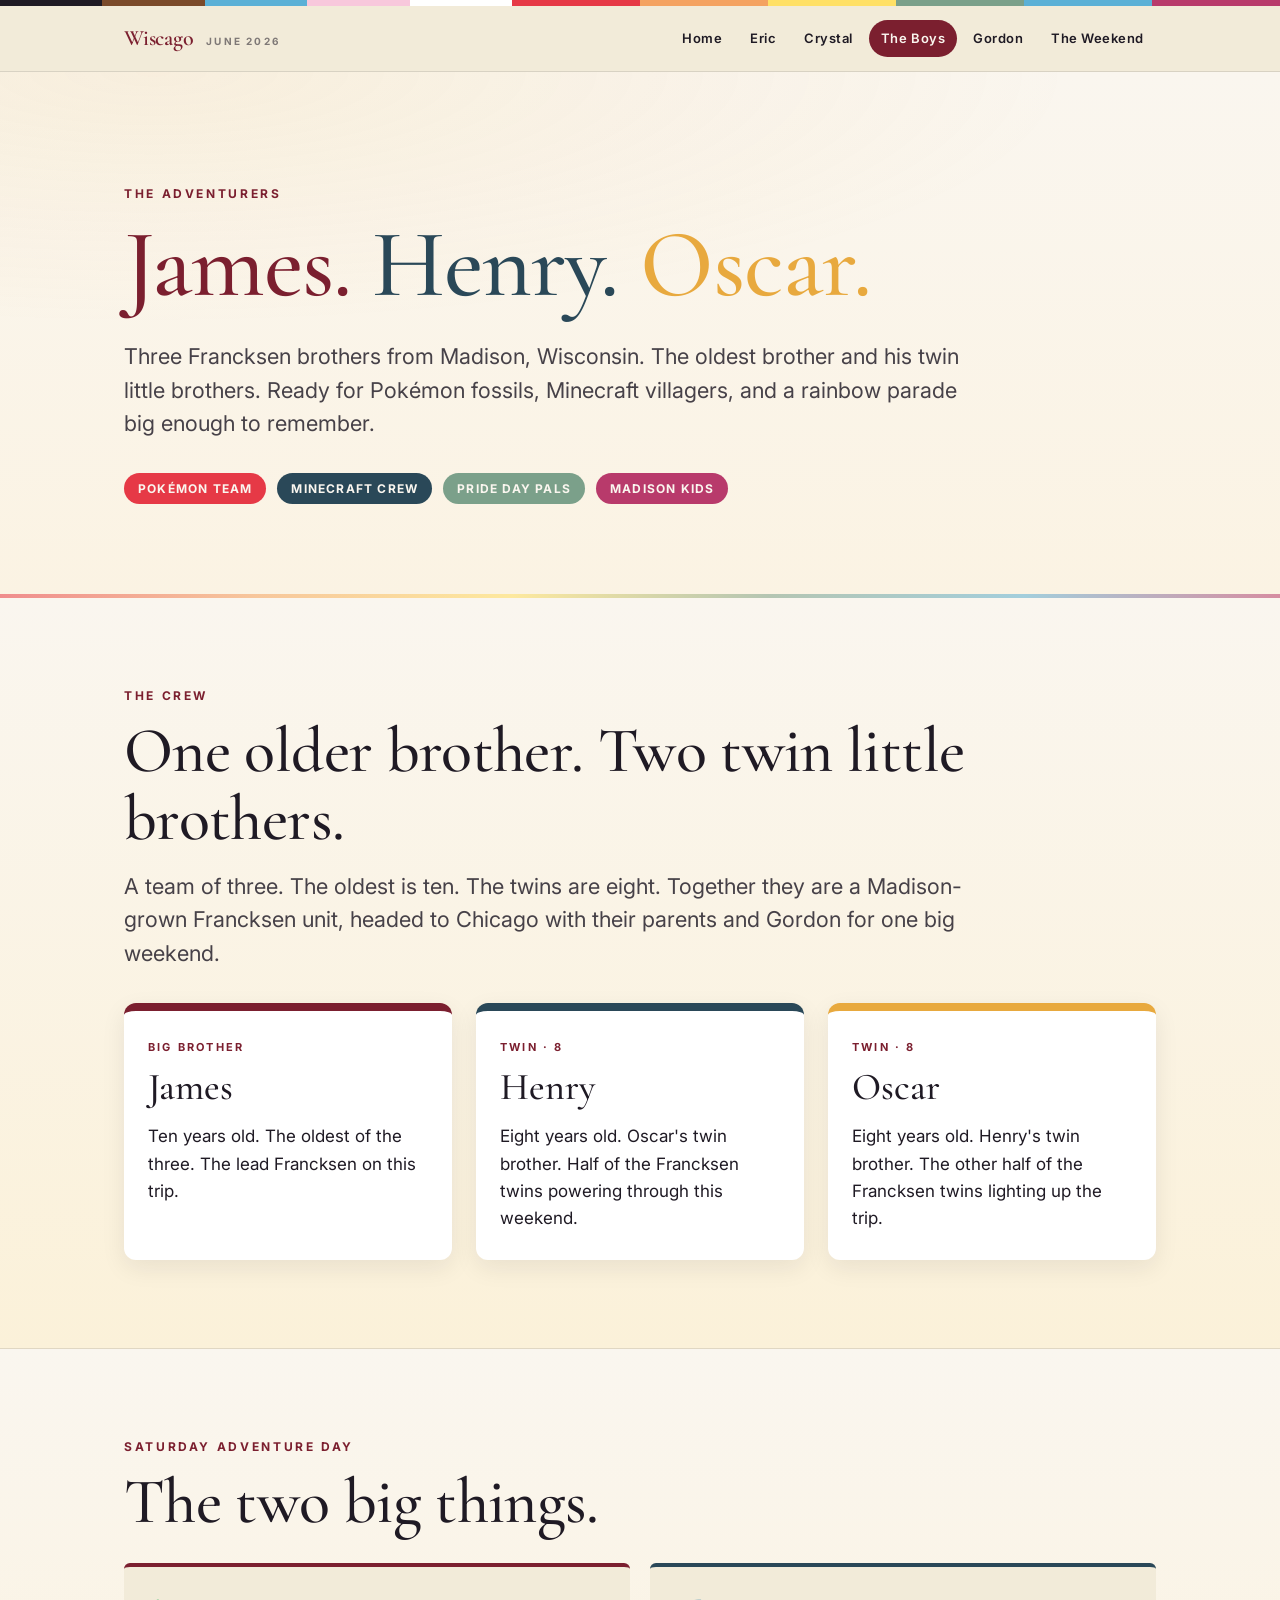
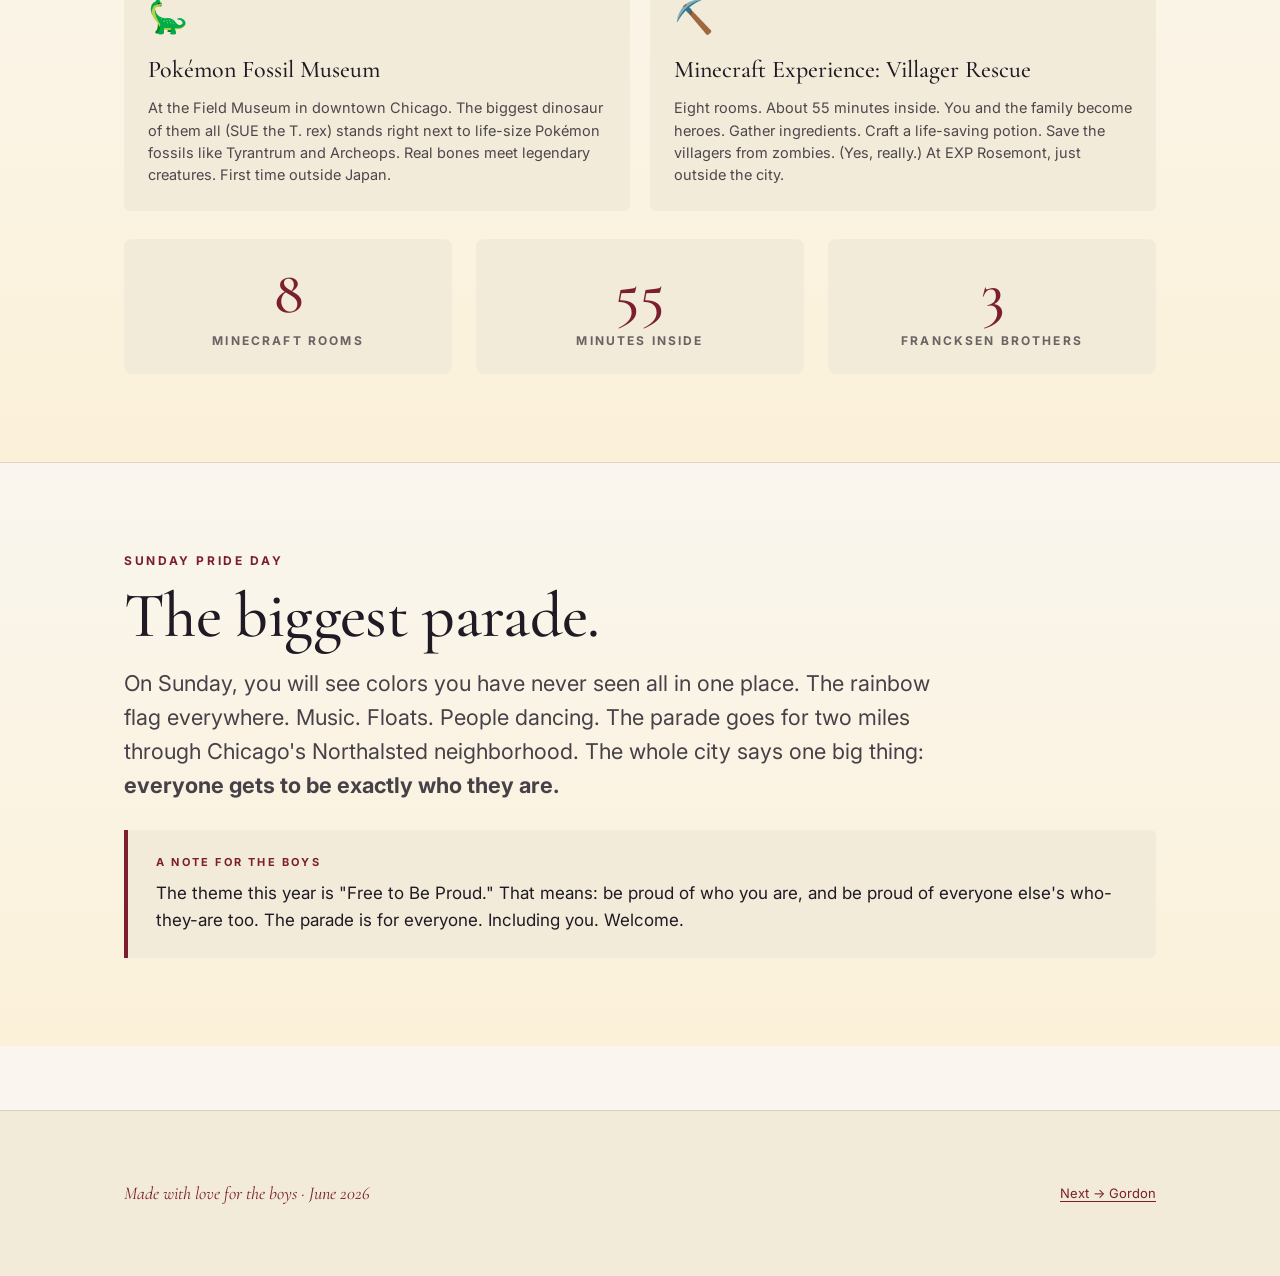
==== boys.html @ 8a016f00 "Wiscago Pride weekend site — Francksen family + Gordon, Chicago Jun 26-28" ====
<!DOCTYPE html>
<html lang="en">
<head>
<meta charset="utf-8">
<meta name="viewport" content="width=device-width, initial-scale=1">
<title>James, Henry &amp; Oscar · The Francksen Boys · Wiscago</title>
<link rel="stylesheet" href="styles.css">
</head>
<body>

<div class="pride-bar progress"></div>

<header class="masthead">
  <div class="wrap">
    <a class="brand" href="index.html">Wiscago <span class="sub">June 2026</span></a>
    <nav class="primary">
      <a href="index.html">Home</a>
      <a href="eric.html">Eric</a>
      <a href="crystal.html">Crystal</a>
      <a href="boys.html" class="current">The Boys</a>
      <a href="gordon.html">Gordon</a>
      <a href="weekend.html">The Weekend</a>
    </nav>
  </div>
</header>

<section class="hero playful">
  <div class="wrap">
    <div class="eyebrow">The Adventurers</div>
    <h1 class="display"><span class="accent">James.</span> <span class="sub-accent">Henry.</span> <span style="color: var(--gold);">Oscar.</span></h1>
    <p class="lede" style="margin-top: 24px;">Three Francksen brothers from Madison, Wisconsin. The oldest brother and his twin little brothers. Ready for Pokémon fossils, Minecraft villagers, and a rainbow parade big enough to remember.</p>
    <div style="margin-top: 32px;">
      <span class="fun-badge alt">Pokémon team</span>
      <span class="fun-badge teal">Minecraft crew</span>
      <span class="fun-badge sage">Pride day pals</span>
      <span class="fun-badge berry">Madison kids</span>
    </div>
  </div>
</section>

<section class="section playful">
  <div class="wrap">
    <div class="eyebrow">The Crew</div>
    <h2 class="display">One older brother. Two twin little brothers.</h2>
    <p class="lede" style="margin-top: 18px;">A team of three. The oldest is ten. The twins are eight. Together they are a Madison-grown Francksen unit, headed to Chicago with their parents and Gordon for one big weekend.</p>
    <div class="boys-grid">
      <div class="boy-card james">
        <div class="label">Big brother</div>
        <h3>James</h3>
        <p>Ten years old. The oldest of the three. The lead Francksen on this trip.</p>
      </div>
      <div class="boy-card henry">
        <div class="label">Twin · 8</div>
        <h3>Henry</h3>
        <p>Eight years old. Oscar's twin brother. Half of the Francksen twins powering through this weekend.</p>
      </div>
      <div class="boy-card oscar">
        <div class="label">Twin · 8</div>
        <h3>Oscar</h3>
        <p>Eight years old. Henry's twin brother. The other half of the Francksen twins lighting up the trip.</p>
      </div>
    </div>
  </div>
</section>

<section class="section playful">
  <div class="wrap">
    <div class="eyebrow">Saturday Adventure Day</div>
    <h2 class="display">The two big things.</h2>
    <div class="cards-grid">
      <div class="fact-card alt">
        <div class="icon">🦕</div>
        <h4>Pokémon Fossil Museum</h4>
        <p>At the Field Museum in downtown Chicago. The biggest dinosaur of them all (SUE the T. rex) stands right next to life-size Pokémon fossils like Tyrantrum and Archeops. Real bones meet legendary creatures. First time outside Japan.</p>
      </div>
      <div class="fact-card teal">
        <div class="icon">⛏️</div>
        <h4>Minecraft Experience: Villager Rescue</h4>
        <p>Eight rooms. About 55 minutes inside. You and the family become heroes. Gather ingredients. Craft a life-saving potion. Save the villagers from zombies. (Yes, really.) At EXP Rosemont, just outside the city.</p>
      </div>
    </div>
    <div class="bigstat">
      <div class="stat"><div class="num">8</div><div class="lbl">Minecraft rooms</div></div>
      <div class="stat"><div class="num">55</div><div class="lbl">Minutes inside</div></div>
      <div class="stat"><div class="num">3</div><div class="lbl">Francksen brothers</div></div>
    </div>
  </div>
</section>

<section class="section playful">
  <div class="wrap">
    <div class="eyebrow">Sunday Pride Day</div>
    <h2 class="display">The biggest parade.</h2>
    <p class="lede" style="margin-top: 18px;">On Sunday, you will see colors you have never seen all in one place. The rainbow flag everywhere. Music. Floats. People dancing. The parade goes for two miles through Chicago's Northalsted neighborhood. The whole city says one big thing: <strong>everyone gets to be exactly who they are.</strong></p>
    <div class="callout">
      <div class="label">A note for the boys</div>
      <p>The theme this year is "Free to Be Proud." That means: be proud of who you are, and be proud of everyone else's who-they-are too. The parade is for everyone. Including you. Welcome.</p>
    </div>
  </div>
</section>

<footer class="site">
  <div class="wrap">
    <div class="made">Made with love for the boys · June 2026</div>
    <div><a href="gordon.html">Next → Gordon</a></div>
  </div>
</footer>

</body>
</html>
---- styles.css ----
/* Wiscago: A Pride Weekend Together — shared styles */
@import url('https://fonts.googleapis.com/css2?family=Caveat:wght@400;700&family=Cormorant+Garamond:ital,wght@0,500;0,600;1,500;1,600&family=Inter:wght@400;500;600;700;800&display=swap');
:root {
  --cream: #FAF6EF;
  --paper: #F2EBD9;
  --ink: #1F1A24;
  --burgundy: #7B1F2F;
  --teal: #2A4858;
  --vermilion: #E63946;
  --gold: #E8A93E;
  --sage: #7BA08A;
  --skyblue: #5BB0D6;
  --berry: #B83A6B;
  --rule: rgba(31, 26, 36, 0.12);
  --shadow: 0 14px 40px rgba(31, 26, 36, 0.12);
}
* { box-sizing: border-box; margin: 0; padding: 0; }
html { scroll-behavior: smooth; }
body {
  background: var(--cream);
  color: var(--ink);
  font-family: "Inter", -apple-system, "Segoe UI", system-ui, sans-serif;
  font-size: 17px;
  line-height: 1.6;
  -webkit-font-smoothing: antialiased;
}
img { max-width: 100%; display: block; }
a { color: var(--burgundy); text-decoration: none; border-bottom: 1px solid currentColor; }
a:hover { color: var(--vermilion); }

/* Layout */
.wrap { max-width: 1080px; margin: 0 auto; padding: 32px 24px; }
.section { padding: 56px 0; }
.section + .section { border-top: 1px solid var(--rule); }

/* Display type */
.display {
  font-family: "Cormorant Garamond", Georgia, "Times New Roman", serif;
  font-weight: 500;
  letter-spacing: -0.01em;
  line-height: 1.05;
}
.eyebrow {
  font-size: 12px;
  letter-spacing: 0.22em;
  text-transform: uppercase;
  color: var(--burgundy);
  font-weight: 700;
  margin-bottom: 12px;
}
h1.display { font-size: clamp(48px, 7.5vw, 96px); }
h2.display { font-size: clamp(36px, 5vw, 64px); }
h3.display { font-size: clamp(26px, 3.4vw, 40px); }
.lede {
  font-size: clamp(18px, 1.7vw, 22px);
  line-height: 1.55;
  max-width: 60ch;
  color: rgba(31, 26, 36, 0.82);
}
.small { font-size: 14px; color: rgba(31, 26, 36, 0.65); }

/* Header / nav */
.masthead {
  background: var(--paper);
  border-bottom: 1px solid var(--rule);
  position: sticky;
  top: 0;
  z-index: 10;
  backdrop-filter: blur(8px);
}
.masthead .wrap {
  display: flex;
  justify-content: space-between;
  align-items: center;
  padding: 14px 24px;
  flex-wrap: wrap;
  gap: 14px;
}
.brand {
  font-family: "Cormorant Garamond", Georgia, serif;
  font-size: 22px;
  font-weight: 600;
  letter-spacing: -0.01em;
  color: var(--burgundy);
  border: none;
}
.brand .sub {
  display: inline-block;
  font-family: "Inter", sans-serif;
  font-size: 10px;
  letter-spacing: 0.22em;
  text-transform: uppercase;
  color: rgba(31, 26, 36, 0.55);
  font-weight: 700;
  margin-left: 8px;
  vertical-align: middle;
}
nav.primary {
  display: flex;
  gap: 4px;
  flex-wrap: wrap;
}
nav.primary a {
  font-size: 13px;
  letter-spacing: 0.04em;
  font-weight: 600;
  color: var(--ink);
  padding: 8px 12px;
  border: none;
  border-radius: 999px;
  transition: background 0.15s;
}
nav.primary a:hover { background: var(--cream); }
nav.primary a.current {
  background: var(--burgundy);
  color: var(--cream);
}

/* Pride rainbow bar */
.pride-bar {
  height: 6px;
  background: linear-gradient(90deg,
    #E63946 0%, #E63946 16%,
    #F4A261 16%, #F4A261 32%,
    #FFE066 32%, #FFE066 48%,
    #7BA08A 48%, #7BA08A 64%,
    #5BB0D6 64%, #5BB0D6 80%,
    #B83A6B 80%, #B83A6B 100%);
}
.pride-bar.progress {
  background: linear-gradient(90deg,
    #1F1A24 0%, #1F1A24 8%,
    #7B4A2A 8%, #7B4A2A 16%,
    #5BB0D6 16%, #5BB0D6 24%,
    #F8C8DC 24%, #F8C8DC 32%,
    #FFFFFF 32%, #FFFFFF 40%,
    #E63946 40%, #E63946 50%,
    #F4A261 50%, #F4A261 60%,
    #FFE066 60%, #FFE066 70%,
    #7BA08A 70%, #7BA08A 80%,
    #5BB0D6 80%, #5BB0D6 90%,
    #B83A6B 90%, #B83A6B 100%);
}

/* Hero */
.hero {
  padding: 80px 0 56px 0;
  background: var(--cream);
  position: relative;
}
.hero .eyebrow { color: var(--burgundy); }
.hero h1.display .accent { color: var(--burgundy); }
.hero h1.display .sub-accent { color: var(--teal); }
.hero-meta {
  display: flex;
  gap: 2vw;
  margin-top: 5vh;
  font-size: 12px;
  letter-spacing: 0.14em;
  text-transform: uppercase;
  color: rgba(31, 26, 36, 0.6);
  font-weight: 700;
  flex-wrap: wrap;
}
.hero-meta > div {
  border-left: 3px solid var(--gold);
  padding-left: 12px;
  min-width: 180px;
}

/* People grid (landing) */
.people {
  display: grid;
  grid-template-columns: repeat(auto-fit, minmax(220px, 1fr));
  gap: 20px;
  margin-top: 32px;
}
.person-card {
  background: var(--paper);
  padding: 28px 24px;
  border-radius: 6px;
  border: none;
  box-shadow: 0 4px 16px rgba(31, 26, 36, 0.06);
  transition: transform 0.18s, box-shadow 0.18s;
  display: block;
  color: var(--ink);
}
.person-card:hover {
  transform: translateY(-3px);
  box-shadow: 0 10px 30px rgba(31, 26, 36, 0.14);
  color: var(--ink);
}
.person-card .role {
  font-size: 11px;
  letter-spacing: 0.2em;
  text-transform: uppercase;
  color: var(--burgundy);
  font-weight: 700;
  margin-bottom: 8px;
}
.person-card .name {
  font-family: "Cormorant Garamond", Georgia, serif;
  font-size: 36px;
  line-height: 1.05;
  color: var(--ink);
  font-weight: 500;
}
.person-card .tag {
  font-size: 14px;
  color: rgba(31, 26, 36, 0.7);
  margin-top: 10px;
  line-height: 1.45;
}

/* Itinerary */
.itinerary {
  display: grid;
  grid-template-columns: 140px 1fr;
  gap: 18px 28px;
  margin-top: 28px;
}
.itinerary .day {
  font-family: "Cormorant Garamond", Georgia, serif;
  font-size: 22px;
  color: var(--burgundy);
  border-right: 2px solid var(--gold);
  padding-right: 16px;
  text-align: right;
  font-weight: 500;
  line-height: 1.15;
}
.itinerary .body {
  font-size: 16px;
  line-height: 1.5;
  padding-bottom: 18px;
  border-bottom: 1px dashed var(--rule);
}
.itinerary .body strong { color: var(--ink); }
.itinerary > div:nth-last-child(-n+2) { border-bottom: none; padding-bottom: 0; }

/* Cards / accent boxes */
.callout {
  background: var(--paper);
  border-left: 4px solid var(--burgundy);
  padding: 24px 28px;
  border-radius: 0 6px 6px 0;
  margin-top: 28px;
}
.callout .label {
  font-size: 11px;
  letter-spacing: 0.2em;
  text-transform: uppercase;
  color: var(--burgundy);
  font-weight: 700;
  margin-bottom: 6px;
}
.callout p { margin-top: 8px; }

.cards-grid {
  display: grid;
  grid-template-columns: repeat(auto-fit, minmax(240px, 1fr));
  gap: 20px;
  margin-top: 28px;
}
.fact-card {
  background: var(--paper);
  padding: 24px;
  border-radius: 6px;
  border-top: 4px solid var(--gold);
}
.fact-card.alt { border-top-color: var(--burgundy); }
.fact-card.teal { border-top-color: var(--teal); }
.fact-card.sage { border-top-color: var(--sage); }
.fact-card.berry { border-top-color: var(--berry); }
.fact-card .icon {
  font-size: 32px;
  margin-bottom: 8px;
}
.fact-card h4 {
  font-family: "Cormorant Garamond", Georgia, serif;
  font-size: 24px;
  font-weight: 500;
  color: var(--ink);
  margin-bottom: 8px;
}
.fact-card p {
  font-size: 14.5px;
  line-height: 1.55;
  color: rgba(31, 26, 36, 0.78);
}

/* Quote block */
.quote {
  font-family: "Cormorant Garamond", Georgia, serif;
  font-size: clamp(28px, 3.5vw, 42px);
  font-style: italic;
  line-height: 1.3;
  color: var(--ink);
  border-left: 4px solid var(--burgundy);
  padding-left: 24px;
  margin: 32px 0;
  max-width: 30ch;
}
.quote .attr {
  font-style: normal;
  font-size: 12px;
  letter-spacing: 0.2em;
  text-transform: uppercase;
  color: var(--burgundy);
  font-weight: 700;
  display: block;
  margin-top: 14px;
}

/* Footer */
footer.site {
  background: var(--paper);
  border-top: 1px solid var(--rule);
  padding: 36px 0;
  margin-top: 64px;
}
footer.site .wrap {
  display: flex;
  justify-content: space-between;
  align-items: center;
  flex-wrap: wrap;
  gap: 16px;
  font-size: 13px;
  color: rgba(31, 26, 36, 0.6);
}
footer.site .made {
  font-family: "Cormorant Garamond", Georgia, serif;
  font-style: italic;
  font-size: 18px;
  color: var(--burgundy);
}

/* Boys page playful */
.playful {
  background: linear-gradient(180deg, var(--cream) 0%, #FBF1D9 100%);
}
.boys-grid {
  display: grid;
  grid-template-columns: repeat(auto-fit, minmax(260px, 1fr));
  gap: 24px;
  margin-top: 32px;
}
.boy-card {
  background: white;
  border-radius: 12px;
  padding: 28px 24px;
  box-shadow: 0 8px 24px rgba(31, 26, 36, 0.08);
  border-top: 8px solid var(--burgundy);
}
.boy-card.james { border-top-color: var(--burgundy); }
.boy-card.henry { border-top-color: var(--teal); }
.boy-card.oscar { border-top-color: var(--gold); }
.boy-card h3 {
  font-family: "Cormorant Garamond", Georgia, serif;
  font-size: 38px;
  font-weight: 500;
  margin-bottom: 6px;
}
.boy-card .label {
  font-size: 11px;
  letter-spacing: 0.2em;
  text-transform: uppercase;
  color: var(--burgundy);
  font-weight: 700;
}
.fun-badge {
  display: inline-block;
  background: var(--gold);
  color: var(--ink);
  padding: 6px 14px;
  border-radius: 999px;
  font-size: 12px;
  letter-spacing: 0.1em;
  font-weight: 700;
  text-transform: uppercase;
  margin-right: 6px;
  margin-bottom: 6px;
}
.fun-badge.alt { background: var(--vermilion); color: var(--cream); }
.fun-badge.teal { background: var(--teal); color: var(--cream); }
.fun-badge.sage { background: var(--sage); color: var(--cream); }
.fun-badge.berry { background: var(--berry); color: var(--cream); }

/* Big stat */
.bigstat {
  display: grid;
  grid-template-columns: repeat(auto-fit, minmax(180px, 1fr));
  gap: 24px;
  margin-top: 28px;
}
.bigstat .stat {
  text-align: center;
  padding: 24px 16px;
  background: var(--paper);
  border-radius: 8px;
}
.bigstat .num {
  font-family: "Cormorant Garamond", Georgia, serif;
  font-size: 60px;
  color: var(--burgundy);
  line-height: 1;
  font-weight: 500;
}
.bigstat .lbl {
  font-size: 12px;
  letter-spacing: 0.18em;
  text-transform: uppercase;
  color: rgba(31, 26, 36, 0.65);
  font-weight: 700;
  margin-top: 8px;
}

/* ============================================================
   v2 ELEVATION (2026-06-15) — fonts now load, plus countdown,
   the "first Pride" spotlight, the values band, signature,
   scroll progress, and gentle reveal-on-scroll.
   ============================================================ */

/* Warmer hero wash + a faint rainbow horizon */
.hero {
  background:
    radial-gradient(120% 80% at 12% 0%, rgba(232,169,62,0.10), transparent 60%),
    linear-gradient(180deg, var(--cream) 0%, #FBF3E3 100%);
}
.hero::after {
  content: "";
  position: absolute;
  left: 0; right: 0; bottom: 0;
  height: 4px;
  background: linear-gradient(90deg,#E63946,#F4A261,#FFE066,#7BA08A,#5BB0D6,#B83A6B);
  opacity: 0.55;
}

/* Fixed scroll-progress ribbon */
.scrollbar {
  position: fixed;
  top: 0; left: 0;
  height: 4px; width: 0%;
  z-index: 50;
  background: linear-gradient(90deg,#E63946,#F4A261,#FFE066,#7BA08A,#5BB0D6,#B83A6B);
  transition: width 0.08s linear;
}

/* Countdown */
.countdown {
  display: flex;
  gap: 12px;
  margin-top: 30px;
  flex-wrap: wrap;
  align-items: stretch;
}
.countdown .unit {
  background: var(--paper);
  border-radius: 14px;
  border-top: 3px solid var(--vermilion);
  padding: 14px 20px;
  text-align: center;
  min-width: 92px;
  box-shadow: 0 6px 18px rgba(31,26,36,0.08);
}
.countdown .unit:nth-child(2) { border-top-color: var(--gold); }
.countdown .unit:nth-child(3) { border-top-color: var(--sage); }
.countdown .unit:nth-child(4) { border-top-color: var(--skyblue); }
.countdown .n {
  font-family: "Cormorant Garamond", Georgia, serif;
  font-size: 46px;
  line-height: 1;
  color: var(--burgundy);
  font-weight: 600;
  font-variant-numeric: tabular-nums;
}
.countdown .u {
  font-size: 11px;
  letter-spacing: 0.18em;
  text-transform: uppercase;
  color: rgba(31,26,36,0.6);
  font-weight: 700;
  margin-top: 8px;
}
.countdown-lead {
  font-size: 12px;
  letter-spacing: 0.2em;
  text-transform: uppercase;
  color: var(--burgundy);
  font-weight: 700;
  margin-top: 32px;
}

/* The spotlight "moment" — the emotional centerpiece */
.moment {
  position: relative;
  overflow: hidden;
  background: linear-gradient(135deg, var(--burgundy) 0%, #4A1320 100%);
  color: var(--cream);
  border-radius: 22px;
  padding: clamp(32px, 5vw, 68px);
  margin-top: 8px;
  box-shadow: 0 24px 60px rgba(123,31,47,0.28);
}
.moment::before {
  content: "🏳️‍🌈";
  position: absolute;
  right: -10px; top: -20px;
  font-size: 160px;
  opacity: 0.12;
  transform: rotate(-8deg);
  pointer-events: none;
}
.moment .eyebrow { color: var(--gold); }
.moment h2.display { color: var(--cream); max-width: 18ch; }
.moment p {
  color: rgba(255,255,255,0.88);
  font-size: clamp(17px, 1.5vw, 20px);
  line-height: 1.6;
  max-width: 56ch;
  margin-top: 18px;
}
.moment .rainbow-rule {
  height: 6px; width: 132px;
  border-radius: 99px;
  background: linear-gradient(90deg,#FFE066,#F4A261,#E63946,#B83A6B,#5BB0D6,#7BA08A);
  margin: 8px 0 4px;
}

/* Values band — Crystal's words: Love, Thoughtfulness, Adventure */
.values {
  display: grid;
  grid-template-columns: repeat(3, 1fr);
  gap: 16px;
  margin-top: 30px;
}
.value {
  text-align: center;
  padding: 28px 18px;
  background: var(--paper);
  border-radius: 14px;
  box-shadow: 0 4px 16px rgba(31,26,36,0.06);
}
.value .word {
  font-family: "Cormorant Garamond", Georgia, serif;
  font-style: italic;
  font-size: clamp(28px, 3.4vw, 40px);
  line-height: 1.1;
  color: var(--burgundy);
}
.value .meaning {
  font-size: 13.5px;
  line-height: 1.5;
  color: rgba(31,26,36,0.72);
  margin-top: 10px;
}
.values-attr {
  text-align: center;
  font-size: 12px;
  letter-spacing: 0.16em;
  text-transform: uppercase;
  color: rgba(31,26,36,0.55);
  font-weight: 700;
  margin-top: 18px;
}

/* Handwritten signature accent */
.signature {
  font-family: "Caveat", cursive;
  font-size: clamp(30px, 4vw, 46px);
  color: var(--burgundy);
  line-height: 1;
  margin-top: 10px;
}

/* Gentle reveal-on-scroll (progressive enhancement: only hides when JS is on) */
body.js .reveal {
  opacity: 0;
  transform: translateY(18px);
  transition: opacity 0.7s ease, transform 0.7s ease;
}
body.js .reveal.in { opacity: 1; transform: none; }
@media (prefers-reduced-motion: reduce) {
  body.js .reveal { opacity: 1; transform: none; transition: none; }
}

/* Responsive */
@media (max-width: 640px) {
  .hero { padding: 56px 0 40px 0; }
  .section { padding: 40px 0; }
  .itinerary { grid-template-columns: 80px 1fr; gap: 12px 16px; }
  .itinerary .day { font-size: 16px; padding-right: 10px; }
  nav.primary a { font-size: 12px; padding: 6px 10px; }
  .brand { font-size: 18px; }
  .values { grid-template-columns: 1fr; }
  .countdown .unit { min-width: 72px; padding: 12px 14px; }
  .countdown .n { font-size: 38px; }
}
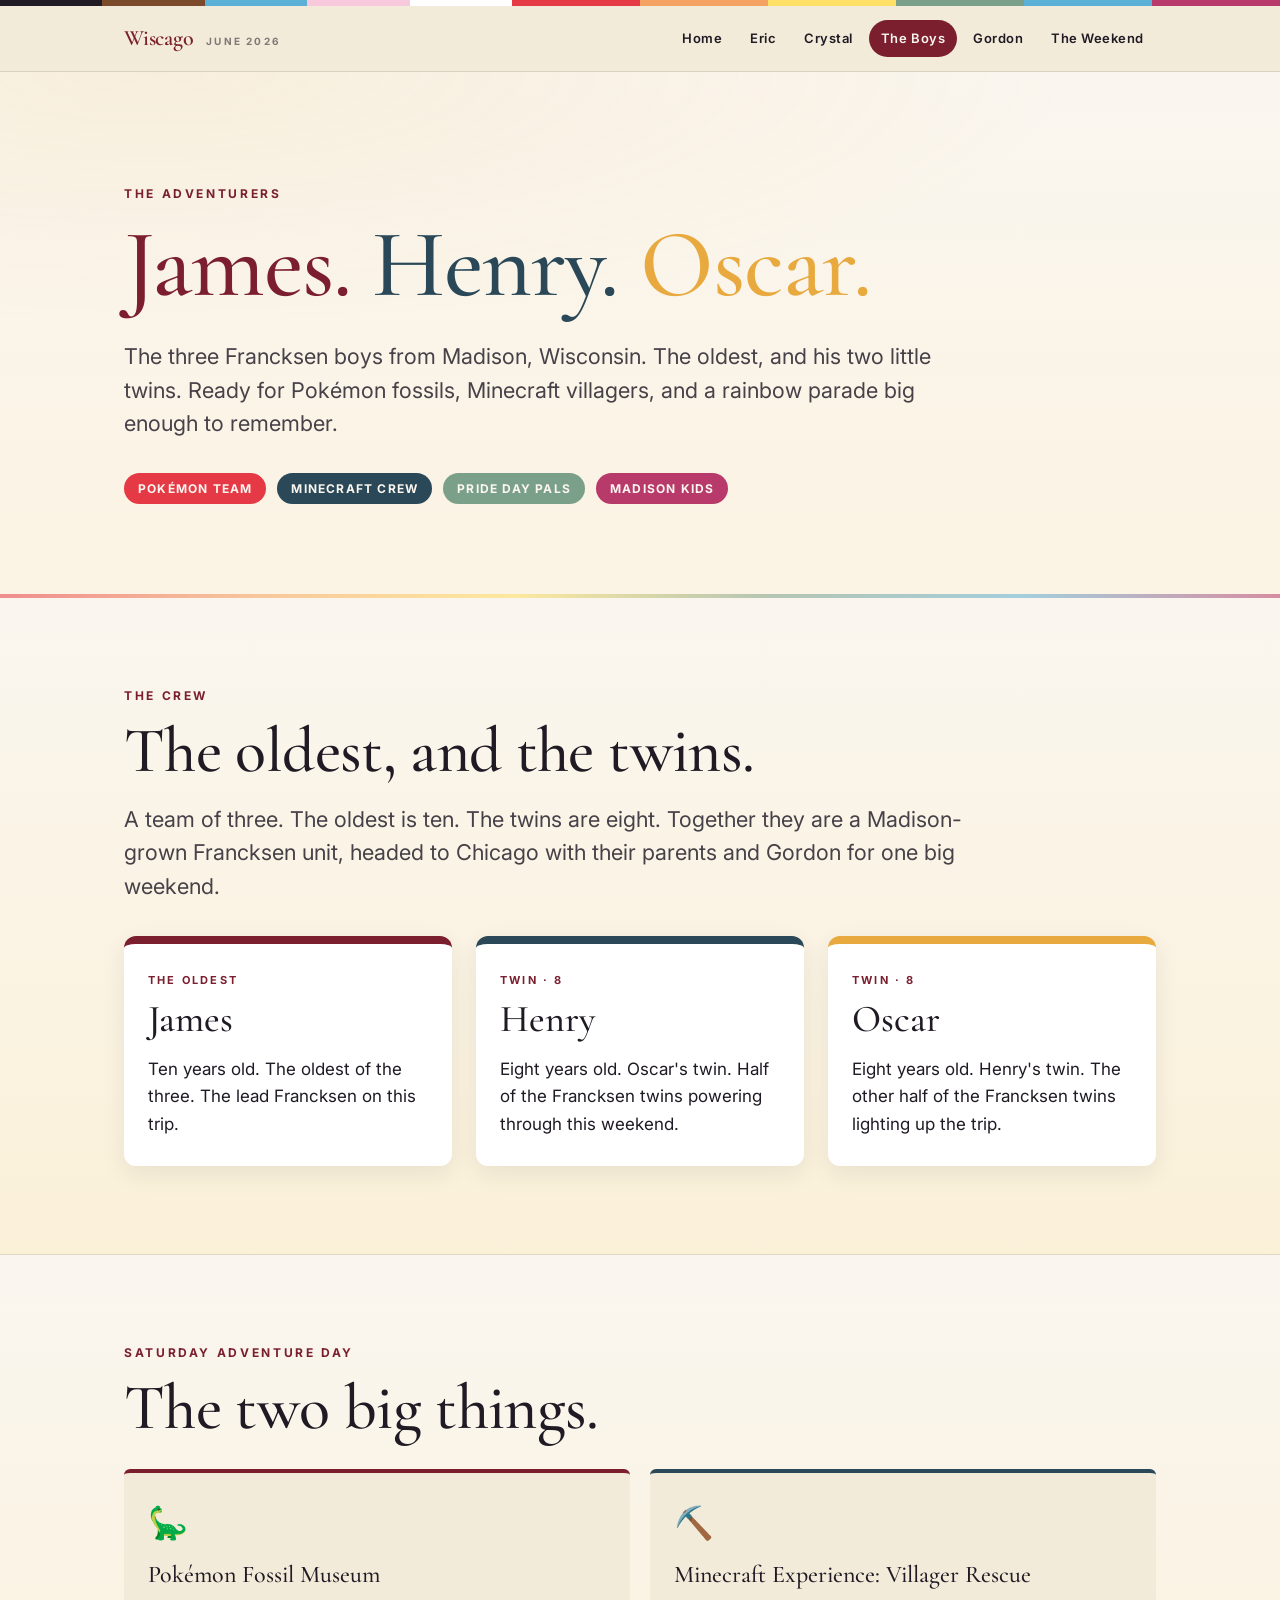
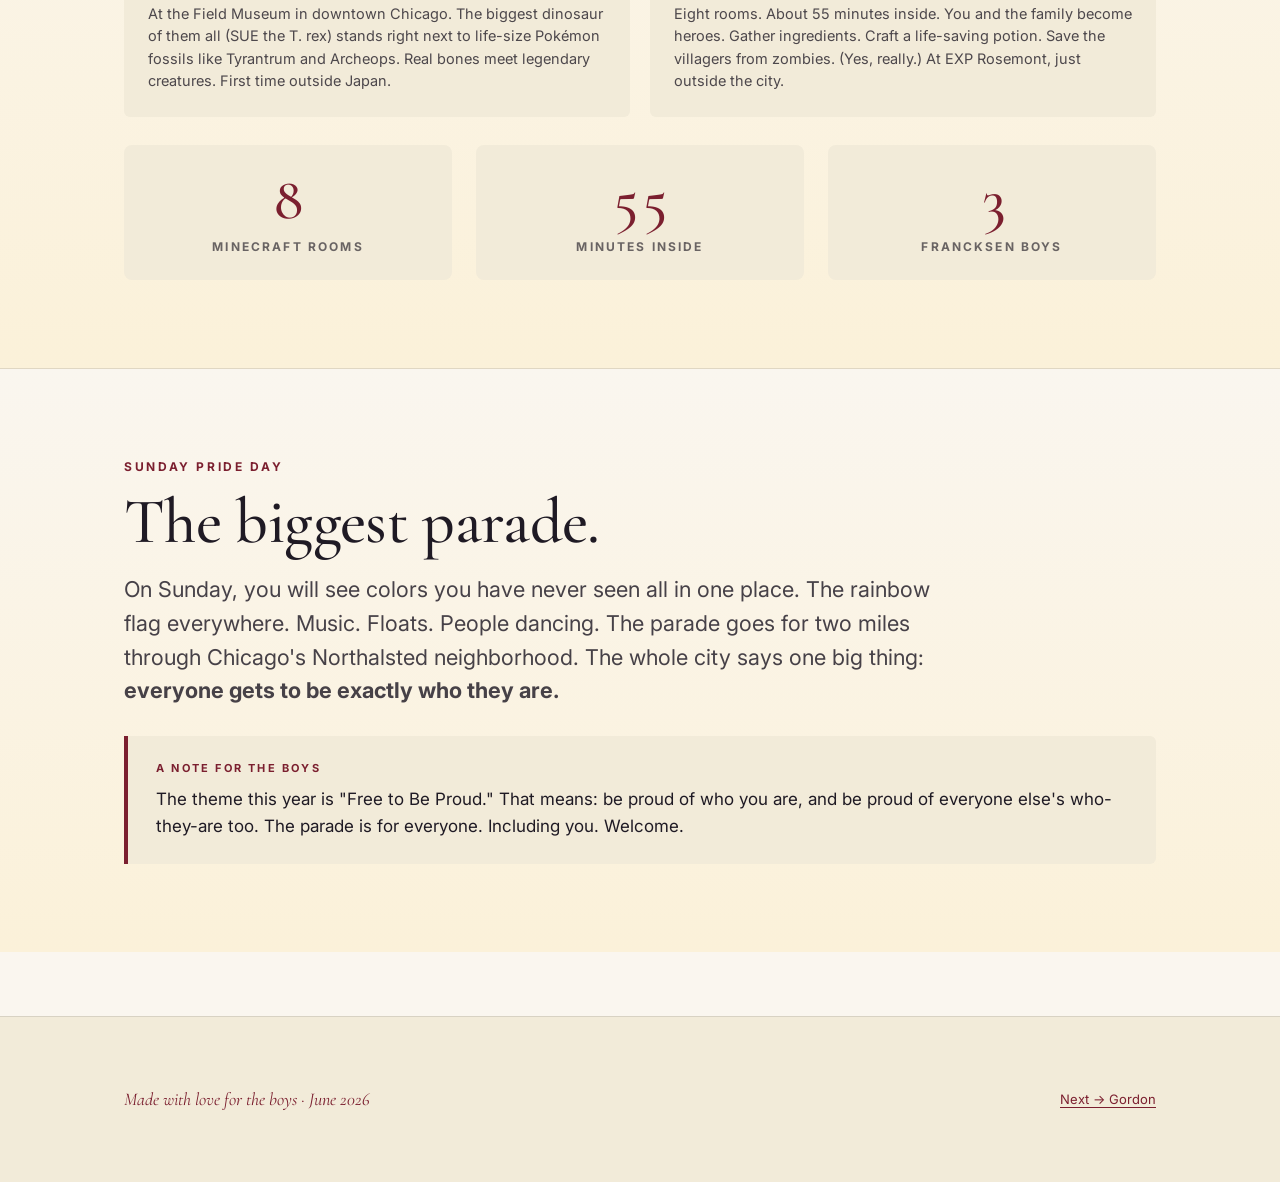
==== commit f8ccb7f8: "Deepen Wiscago: remove brother framing (chosen family), apply 25-site design study (view transitions" ====
--- a/boys.html
+++ b/boys.html
@@ -28,7 +28,7 @@
   <div class="wrap">
     <div class="eyebrow">The Adventurers</div>
     <h1 class="display"><span class="accent">James.</span> <span class="sub-accent">Henry.</span> <span style="color: var(--gold);">Oscar.</span></h1>
-    <p class="lede" style="margin-top: 24px;">Three Francksen brothers from Madison, Wisconsin. The oldest brother and his twin little brothers. Ready for Pokémon fossils, Minecraft villagers, and a rainbow parade big enough to remember.</p>
+    <p class="lede" style="margin-top: 24px;">The three Francksen boys from Madison, Wisconsin. The oldest, and his two little twins. Ready for Pokémon fossils, Minecraft villagers, and a rainbow parade big enough to remember.</p>
     <div style="margin-top: 32px;">
       <span class="fun-badge alt">Pokémon team</span>
       <span class="fun-badge teal">Minecraft crew</span>
@@ -41,23 +41,23 @@
 <section class="section playful">
   <div class="wrap">
     <div class="eyebrow">The Crew</div>
-    <h2 class="display">One older brother. Two twin little brothers.</h2>
+    <h2 class="display">The oldest, and the twins.</h2>
     <p class="lede" style="margin-top: 18px;">A team of three. The oldest is ten. The twins are eight. Together they are a Madison-grown Francksen unit, headed to Chicago with their parents and Gordon for one big weekend.</p>
     <div class="boys-grid">
       <div class="boy-card james">
-        <div class="label">Big brother</div>
+        <div class="label">The oldest</div>
         <h3>James</h3>
         <p>Ten years old. The oldest of the three. The lead Francksen on this trip.</p>
       </div>
       <div class="boy-card henry">
         <div class="label">Twin · 8</div>
         <h3>Henry</h3>
-        <p>Eight years old. Oscar's twin brother. Half of the Francksen twins powering through this weekend.</p>
+        <p>Eight years old. Oscar's twin. Half of the Francksen twins powering through this weekend.</p>
       </div>
       <div class="boy-card oscar">
         <div class="label">Twin · 8</div>
         <h3>Oscar</h3>
-        <p>Eight years old. Henry's twin brother. The other half of the Francksen twins lighting up the trip.</p>
+        <p>Eight years old. Henry's twin. The other half of the Francksen twins lighting up the trip.</p>
       </div>
     </div>
   </div>
@@ -82,7 +82,7 @@
     <div class="bigstat">
       <div class="stat"><div class="num">8</div><div class="lbl">Minecraft rooms</div></div>
       <div class="stat"><div class="num">55</div><div class="lbl">Minutes inside</div></div>
-      <div class="stat"><div class="num">3</div><div class="lbl">Francksen brothers</div></div>
+      <div class="stat"><div class="num">3</div><div class="lbl">Francksen boys</div></div>
     </div>
   </div>
 </section>
--- a/styles.css
+++ b/styles.css
@@ -596,3 +596,53 @@
   .countdown .unit { min-width: 72px; padding: 12px 14px; }
   .countdown .n { font-size: 38px; }
 }
+
+/* ============================================================
+   v3 CRAFT (2026-06-20) — from a 25-site design study.
+   View-transition page changes, a11y guard, premium microstates,
+   scroll-timeline reveals, and a film-grain emotional surface.
+   ============================================================ */
+
+/* Crossfade between the pages (Home / Eric / Crystal / Boys / Gordon / Weekend) */
+@view-transition { navigation: auto; }
+::view-transition-old(root), ::view-transition-new(root) { animation-duration: .38s; }
+
+/* Reduced-motion guard across everything, and a visible focus ring */
+@media (prefers-reduced-motion: reduce) {
+  *, *::before, *::after {
+    animation-duration: .001ms !important; animation-iteration-count: 1 !important;
+    transition-duration: .001ms !important; scroll-behavior: auto !important;
+  }
+}
+:focus-visible { outline: 3px solid var(--gold); outline-offset: 3px; border-radius: 6px; }
+
+/* Premium microstates: a small, fast lift on every card and unit */
+.fact-card, .boy-card, .value, .countdown .unit {
+  transition: transform .18s cubic-bezier(.16,1,.3,1), box-shadow .18s ease;
+}
+.fact-card:hover, .boy-card:hover, .value:hover, .countdown .unit:hover {
+  transform: translateY(-3px); box-shadow: 0 14px 36px rgba(31,26,36,0.16);
+}
+nav.primary a:active { transform: translateY(1px); }
+
+/* Scroll-timeline reveals where supported (the JS IntersectionObserver path still works elsewhere) */
+@supports (animation-timeline: view()) {
+  @media (prefers-reduced-motion: no-preference) {
+    @keyframes wc-rise { to { opacity: 1; transform: none; } }
+    body.js .reveal {
+      opacity: 0; transform: translateY(22px); transition: none;
+      animation: wc-rise auto linear both; animation-timeline: view(); animation-range: entry 8% cover 30%;
+    }
+  }
+}
+
+/* Film grain over the emotional "moment" — a tactile, premium surface, no image file */
+.moment::after {
+  content: ""; position: absolute; inset: 0; z-index: 0; opacity: .10; pointer-events: none;
+  mix-blend-mode: overlay; border-radius: 22px;
+  background: url('data:image/svg+xml;utf8,<svg xmlns="http://www.w3.org/2000/svg"><filter id="n"><feTurbulence type="fractalNoise" baseFrequency="0.9" numOctaves="2"/></filter><rect width="100%" height="100%" filter="url(%23n)"/></svg>');
+}
+.moment > * { position: relative; z-index: 1; }
+
+/* No layout shift on numbers */
+.bigstat .num, .countdown .n { font-variant-numeric: tabular-nums; }
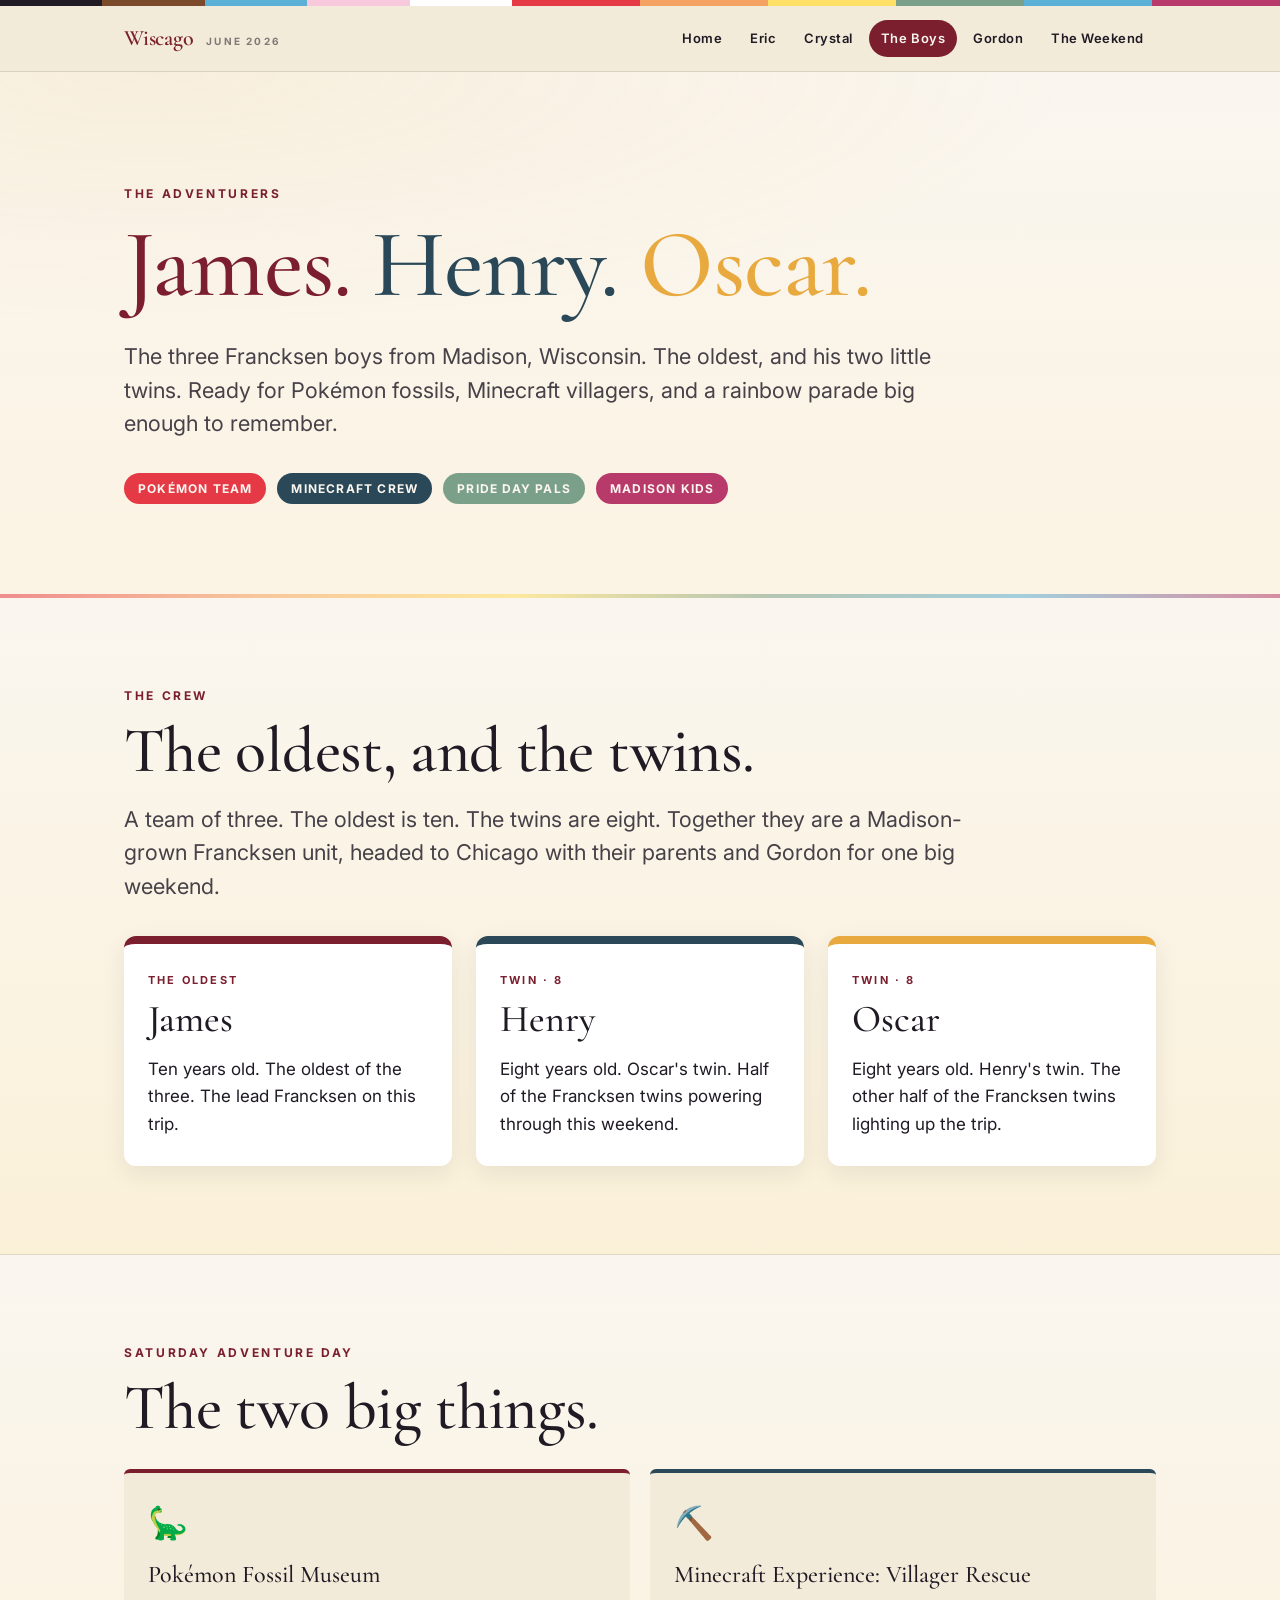
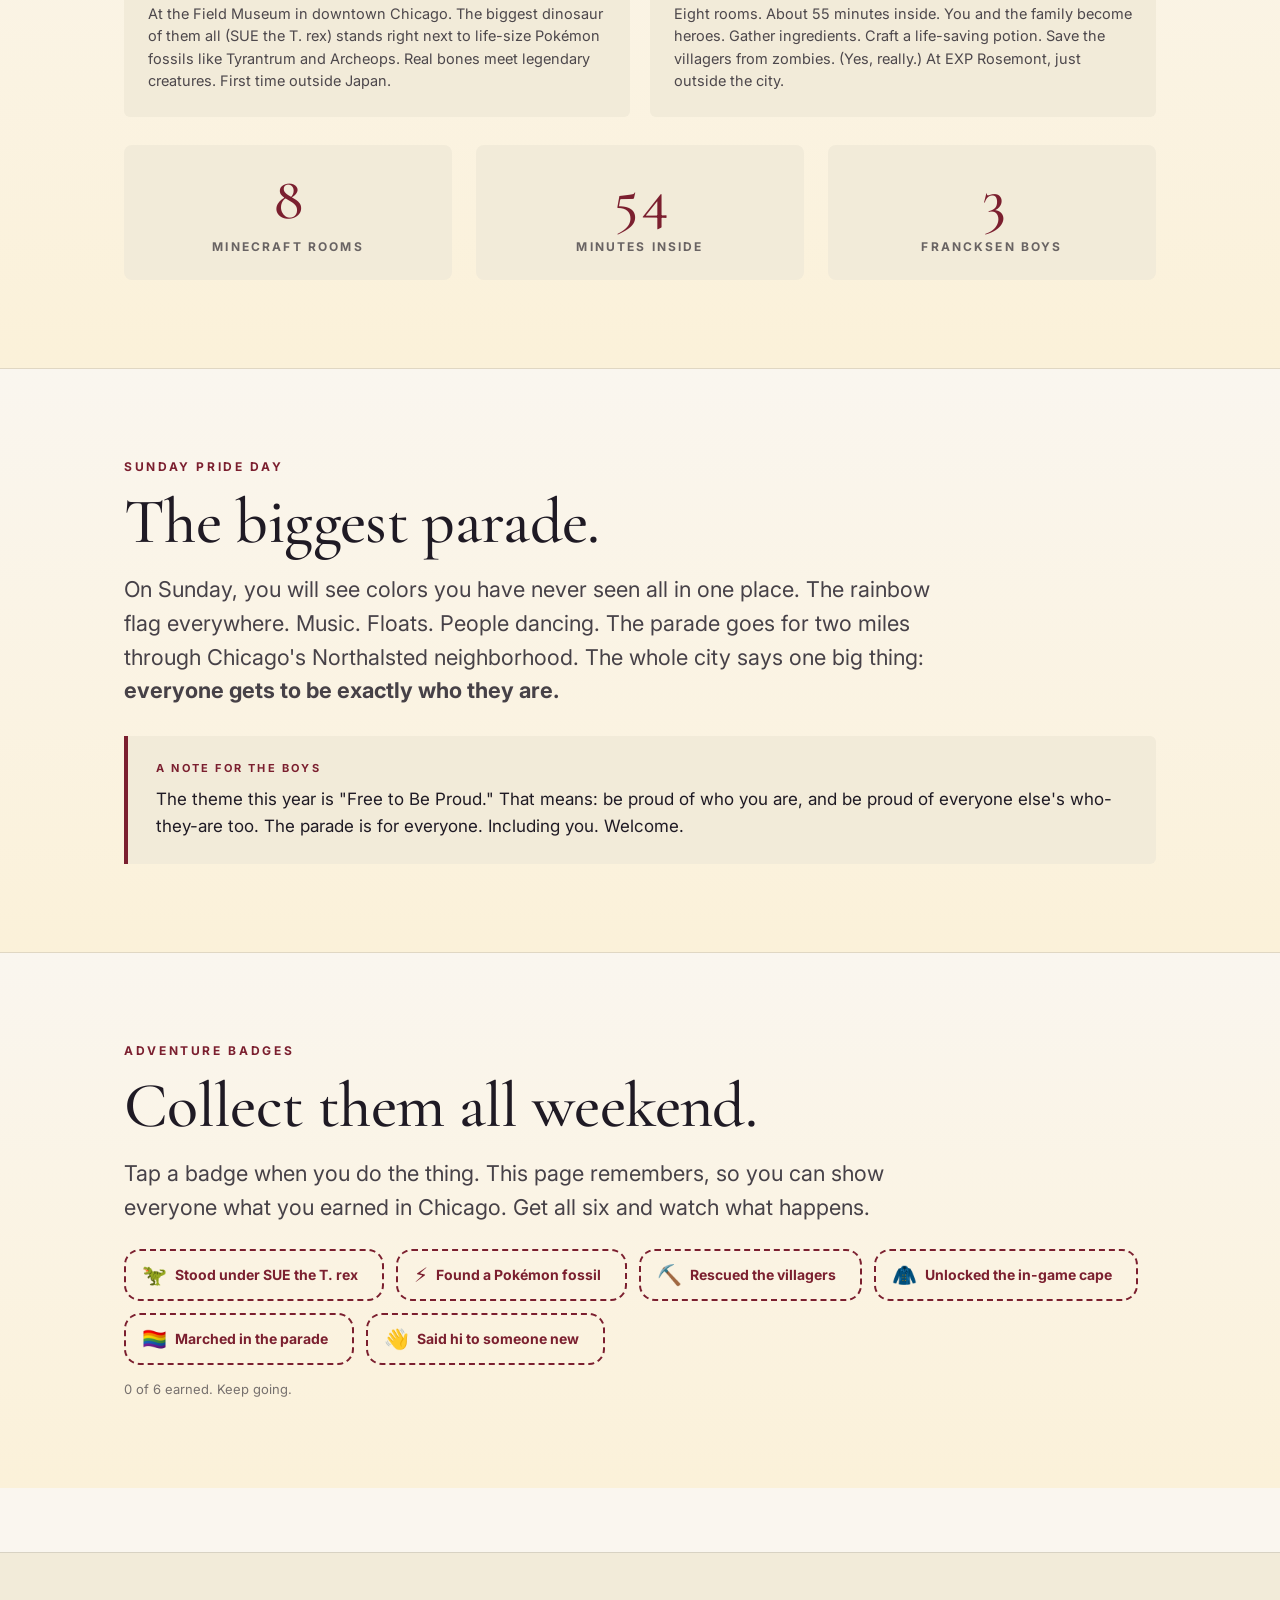
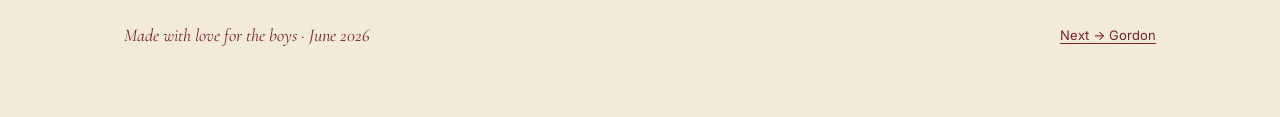
==== commit c119aa52: "Experiential build: Eric's run-of-show itinerary, playable boys page (count-up + collectible badges " ====
--- a/boys.html
+++ b/boys.html
@@ -99,6 +99,23 @@
   </div>
 </section>
 
+<section class="section playful">
+  <div class="wrap">
+    <div class="eyebrow">Adventure badges</div>
+    <h2 class="display">Collect them all weekend.</h2>
+    <p class="lede" style="margin-top:18px;">Tap a badge when you do the thing. This page remembers, so you can show everyone what you earned in Chicago. Get all six and watch what happens.</p>
+    <div class="badges" id="badges">
+      <button class="badge-btn" data-b="sue"><span class="em">🦖</span> Stood under SUE the T. rex <span class="check"></span></button>
+      <button class="badge-btn" data-b="fossil"><span class="em">⚡</span> Found a Pokémon fossil <span class="check"></span></button>
+      <button class="badge-btn" data-b="villager"><span class="em">⛏️</span> Rescued the villagers <span class="check"></span></button>
+      <button class="badge-btn" data-b="cape"><span class="em">🧥</span> Unlocked the in-game cape <span class="check"></span></button>
+      <button class="badge-btn" data-b="parade"><span class="em">🏳️‍🌈</span> Marched in the parade <span class="check"></span></button>
+      <button class="badge-btn" data-b="hello"><span class="em">👋</span> Said hi to someone new <span class="check"></span></button>
+    </div>
+    <p class="badge-note" id="badge-note">0 of 6 earned. Let's go.</p>
+  </div>
+</section>
+
 <footer class="site">
   <div class="wrap">
     <div class="made">Made with love for the boys · June 2026</div>
@@ -106,5 +123,69 @@
   </div>
 </footer>
 
+<script>
+document.body.classList.add('js');
+(function(){
+  var reduce = matchMedia('(prefers-reduced-motion: reduce)').matches;
+  var ease = function(t){ return 1 - Math.pow(1-t, 3); };
+
+  // Count up the big stats the first time they scroll into view
+  var nums = document.querySelectorAll('.bigstat .num');
+  if ('IntersectionObserver' in window) {
+    var io = new IntersectionObserver(function(es){
+      es.forEach(function(e){
+        if (!e.isIntersecting) return; io.unobserve(e.target);
+        var el = e.target, end = parseInt(el.textContent, 10) || 0;
+        if (reduce) { el.textContent = end; return; }
+        var dur = 1100, start = null;
+        requestAnimationFrame(function f(t){
+          start = start || t; var p = Math.min((t-start)/dur, 1);
+          el.textContent = Math.round(end * ease(p));
+          if (p < 1) requestAnimationFrame(f);
+        });
+      });
+    }, { threshold: 0.5 });
+    nums.forEach(function(n){ io.observe(n); });
+  }
+
+  // Adventure badges: tap to earn, remembered across visits, confetti when all six land
+  var wrap = document.getElementById('badges'), note = document.getElementById('badge-note');
+  if (wrap) {
+    var btns = wrap.querySelectorAll('.badge-btn');
+    function refresh(){
+      var got = 0; btns.forEach(function(b){ if (b.classList.contains('got')) got++; });
+      note.textContent = got + ' of ' + btns.length + ' earned' + (got === btns.length ? '. You did it! 🌈' : '. Keep going.');
+    }
+    btns.forEach(function(b){
+      var k = 'wiscago-badge-' + b.dataset.b;
+      try { if (localStorage.getItem(k) === '1') b.classList.add('got'); } catch(e){}
+      b.addEventListener('click', function(){
+        b.classList.toggle('got');
+        try { localStorage.setItem(k, b.classList.contains('got') ? '1' : '0'); } catch(e){}
+        refresh();
+        var all = true; btns.forEach(function(x){ if (!x.classList.contains('got')) all = false; });
+        if (all && !reduce) celebrate();
+      });
+    });
+    refresh();
+  }
+
+  function celebrate(){
+    var c = document.createElement('canvas');
+    c.style.cssText = 'position:fixed;inset:0;pointer-events:none;z-index:200';
+    document.body.appendChild(c); var x = c.getContext('2d'); c.width = innerWidth; c.height = innerHeight;
+    var cols = ['#E63946','#E8A93E','#7BA08A','#5BB0D6','#B83A6B','#7B1F2F'], P = [];
+    for (var i = 0; i < (innerWidth < 600 ? 70 : 140); i++)
+      P.push({ x: innerWidth/2, y: innerHeight/2, vx:(Math.random()-.5)*12, vy:Math.random()*-14-4, c:cols[i%cols.length], r:Math.random()*6+3, a:1 });
+    (function f(){
+      x.clearRect(0,0,c.width,c.height); var live = false;
+      P.forEach(function(p){ p.vy += .4; p.x += p.vx; p.y += p.vy; p.a -= .012;
+        if (p.a > 0){ live = true; x.globalAlpha = Math.max(p.a,0); x.fillStyle = p.c; x.fillRect(p.x,p.y,p.r,p.r); } });
+      live ? requestAnimationFrame(f) : c.remove();
+    })();
+  }
+})();
+</script>
+
 </body>
 </html>
--- a/styles.css
+++ b/styles.css
@@ -646,3 +646,42 @@
 
 /* No layout shift on numbers */
 .bigstat .num, .countdown .n { font-variant-numeric: tabular-nums; }
+
+/* ============================================================
+   EXPERIENTIAL BUILD (2026-06-20) — run-of-show, live status,
+   adventure badges, count-up. From the stack-ranked doc.
+   ============================================================ */
+.ros { display:grid; gap:12px; margin-top:28px; }
+.ros details { background:var(--paper); border-radius:14px; border-left:4px solid var(--gold);
+  box-shadow:0 4px 16px rgba(31,26,36,0.06); overflow:hidden; }
+.ros details[open]{ box-shadow:0 12px 32px rgba(31,26,36,0.12); }
+.ros summary { list-style:none; cursor:pointer; padding:18px 22px; display:flex; gap:16px; align-items:center; }
+.ros summary::-webkit-details-marker{ display:none; }
+.ros summary .time { font-family:"Cormorant Garamond",Georgia,serif; font-size:26px; color:var(--burgundy);
+  font-weight:600; min-width:74px; line-height:1; }
+.ros summary .what { font-weight:700; font-size:17px; }
+.ros summary .where { font-size:13px; color:rgba(31,26,36,0.6); margin-top:2px; display:block; }
+.ros summary .chev { margin-left:auto; transition:transform .25s cubic-bezier(.16,1,.3,1); color:var(--burgundy); font-size:22px; }
+.ros details[open] summary .chev { transform:rotate(90deg); }
+.ros .ros-body { padding:0 22px 20px 22px; }
+.ros .ros-row { display:grid; grid-template-columns:96px 1fr; gap:6px 14px; font-size:14.5px; padding:9px 0; border-top:1px dashed var(--rule); }
+.ros .ros-row .k { font-size:11px; letter-spacing:.14em; text-transform:uppercase; color:var(--burgundy); font-weight:700; padding-top:3px; }
+.ros .producer { background:rgba(232,169,62,0.14); border-radius:10px; padding:12px 14px; margin-top:12px; font-size:14px; line-height:1.5; }
+.ros .producer b { color:var(--burgundy); }
+@media(max-width:560px){ .ros summary{ flex-wrap:wrap; } .ros .ros-row{ grid-template-columns:1fr; gap:2px; } }
+
+.nowbar { display:inline-flex; align-items:center; gap:10px; margin-top:22px; background:var(--paper);
+  border-radius:999px; padding:9px 18px; font-weight:700; font-size:14px; box-shadow:0 4px 16px rgba(31,26,36,0.08); }
+.nowbar .liveDot{ width:9px; height:9px; border-radius:50%; background:var(--sage); }
+@media (prefers-reduced-motion: no-preference){ .nowbar .liveDot{ animation:pulseDot 2s infinite; } }
+@keyframes pulseDot{ 0%,100%{opacity:1;transform:scale(1)} 50%{opacity:.35;transform:scale(.8)} }
+
+.badges { display:flex; flex-wrap:wrap; gap:12px; margin-top:24px; }
+.badge-btn { appearance:none; border:2px dashed var(--burgundy); background:transparent; color:var(--burgundy);
+  border-radius:16px; padding:12px 16px; font-weight:700; font-size:14px; cursor:pointer; font-family:inherit;
+  display:inline-flex; align-items:center; gap:8px; transition:transform .15s cubic-bezier(.16,1,.3,1), background .2s, color .2s; }
+.badge-btn .em{ font-size:20px; }
+.badge-btn:hover{ transform:translateY(-2px); }
+.badge-btn.got { border-style:solid; background:var(--gold); color:var(--ink); }
+.badge-btn.got .check{ font-weight:900; }
+.badge-note{ font-size:13px; color:rgba(31,26,36,0.6); margin-top:14px; }
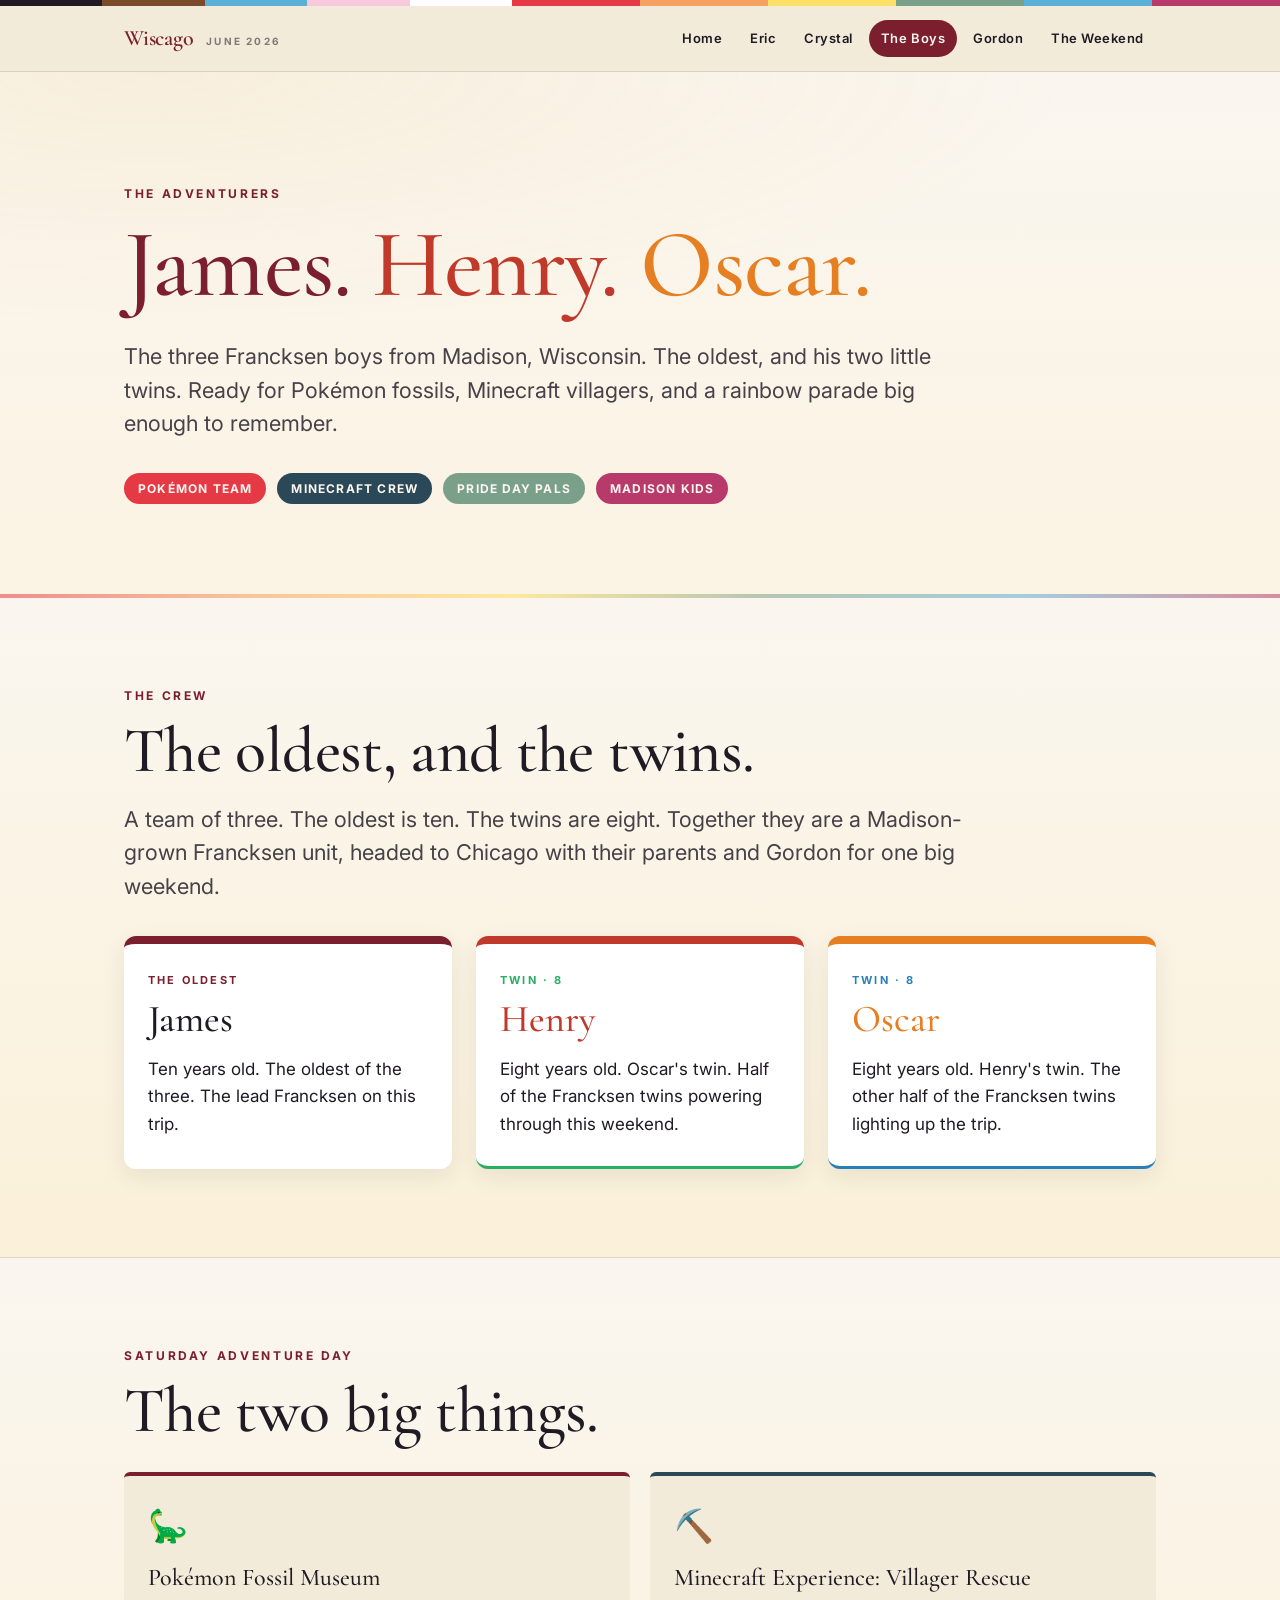
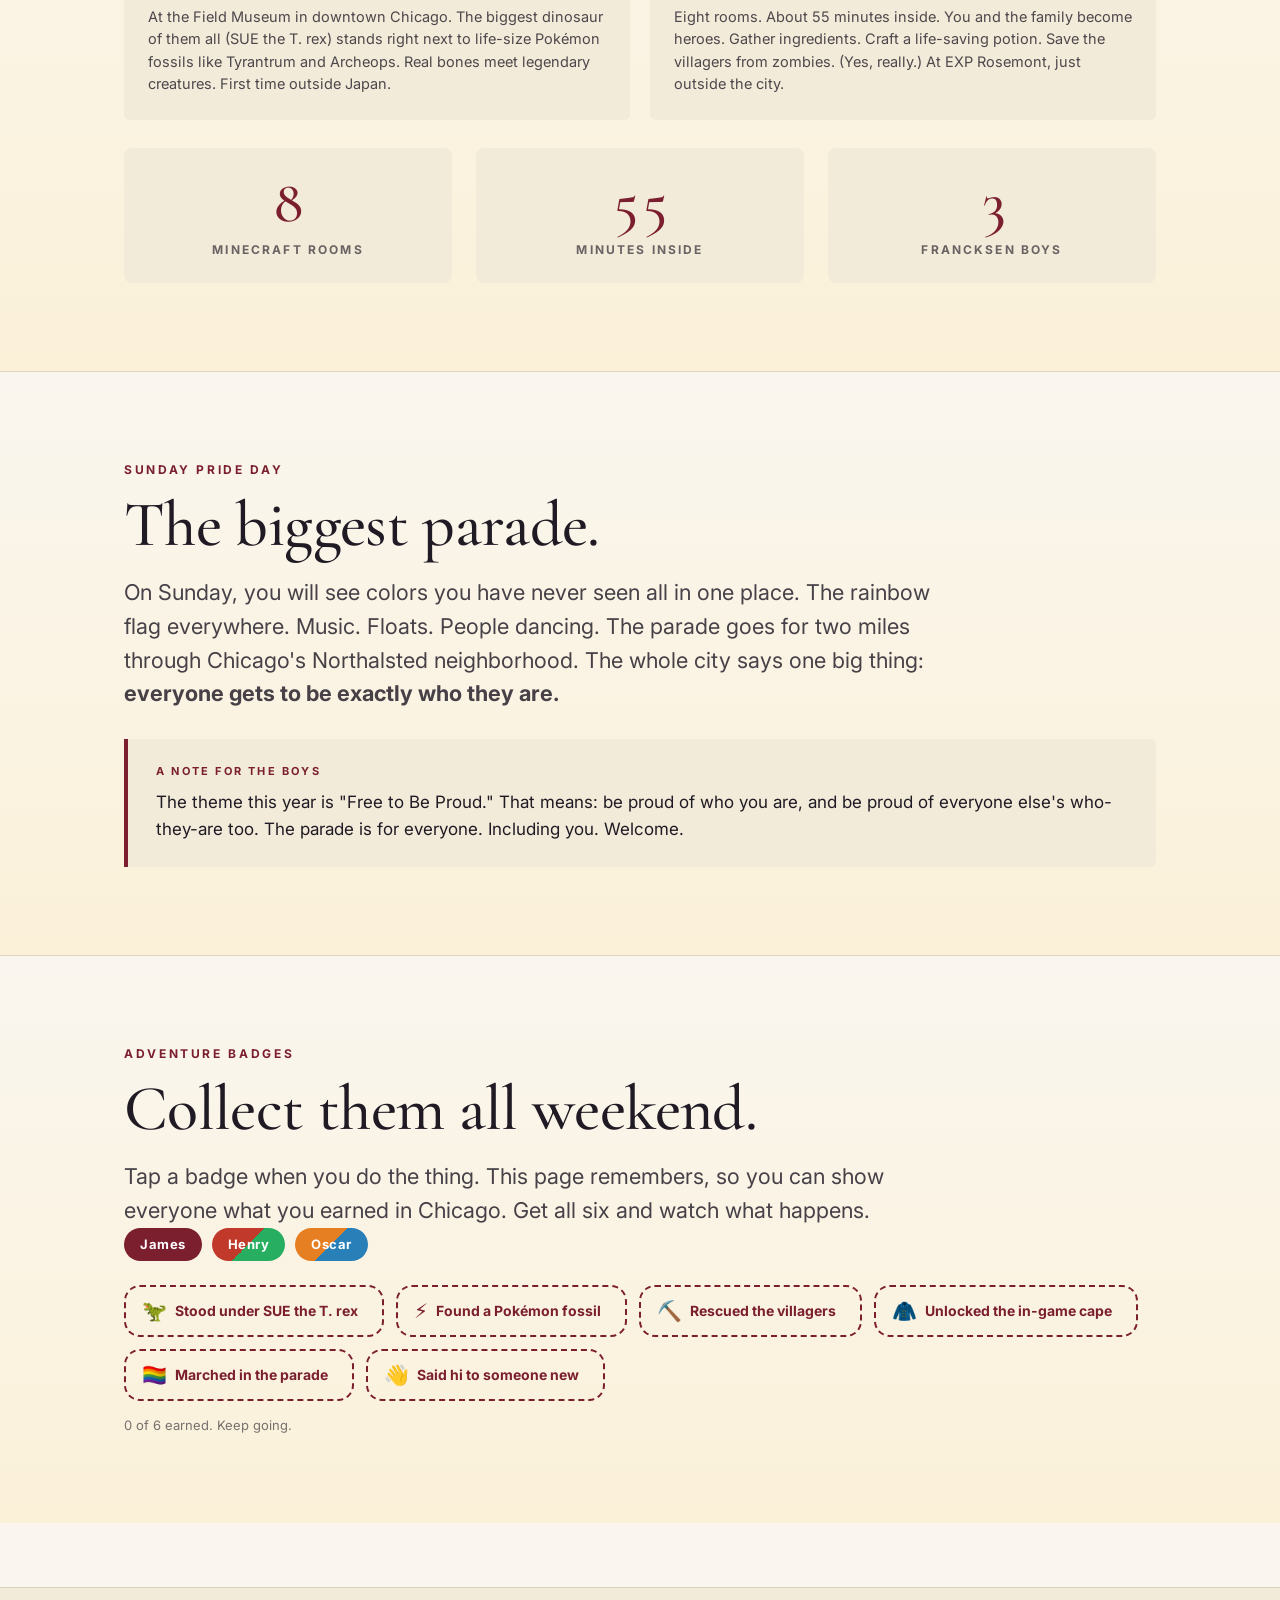
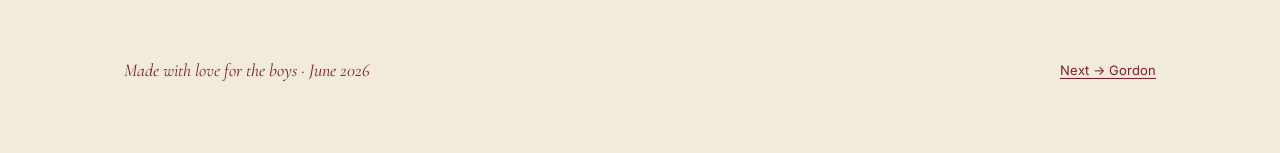
==== commit 668706fe: "Henry gets red + green, Oscar gets orange + blue — their colors throughout the boys page Co-Authored" ====
--- a/boys.html
+++ b/boys.html
@@ -27,7 +27,7 @@
 <section class="hero playful">
   <div class="wrap">
     <div class="eyebrow">The Adventurers</div>
-    <h1 class="display"><span class="accent">James.</span> <span class="sub-accent">Henry.</span> <span style="color: var(--gold);">Oscar.</span></h1>
+    <h1 class="display"><span class="accent">James.</span> <span style="color: var(--henry-red);">Henry.</span> <span style="color: var(--oscar-orange);">Oscar.</span></h1>
     <p class="lede" style="margin-top: 24px;">The three Francksen boys from Madison, Wisconsin. The oldest, and his two little twins. Ready for Pokémon fossils, Minecraft villagers, and a rainbow parade big enough to remember.</p>
     <div style="margin-top: 32px;">
       <span class="fun-badge alt">Pokémon team</span>
@@ -104,6 +104,11 @@
     <div class="eyebrow">Adventure badges</div>
     <h2 class="display">Collect them all weekend.</h2>
     <p class="lede" style="margin-top:18px;">Tap a badge when you do the thing. This page remembers, so you can show everyone what you earned in Chicago. Get all six and watch what happens.</p>
+    <div class="color-crew" aria-hidden="true">
+      <span class="crew-swatch james-swatch">James</span>
+      <span class="crew-swatch henry-swatch">Henry</span>
+      <span class="crew-swatch oscar-swatch">Oscar</span>
+    </div>
     <div class="badges" id="badges">
       <button class="badge-btn" data-b="sue"><span class="em">🦖</span> Stood under SUE the T. rex <span class="check"></span></button>
       <button class="badge-btn" data-b="fossil"><span class="em">⚡</span> Found a Pokémon fossil <span class="check"></span></button>
--- a/styles.css
+++ b/styles.css
@@ -11,6 +11,12 @@
   --sage: #7BA08A;
   --skyblue: #5BB0D6;
   --berry: #B83A6B;
+  /* Henry's colors */
+  --henry-red: #C0392B;
+  --henry-green: #27AE60;
+  /* Oscar's colors */
+  --oscar-orange: #E67E22;
+  --oscar-blue: #2980B9;
   --rule: rgba(31, 26, 36, 0.12);
   --shadow: 0 14px 40px rgba(31, 26, 36, 0.12);
 }
@@ -353,8 +359,12 @@
   border-top: 8px solid var(--burgundy);
 }
 .boy-card.james { border-top-color: var(--burgundy); }
-.boy-card.henry { border-top-color: var(--teal); }
-.boy-card.oscar { border-top-color: var(--gold); }
+.boy-card.henry { border-top: 8px solid var(--henry-red); border-bottom: 3px solid var(--henry-green); }
+.boy-card.henry h3 { color: var(--henry-red); }
+.boy-card.henry .label { color: var(--henry-green); }
+.boy-card.oscar { border-top: 8px solid var(--oscar-orange); border-bottom: 3px solid var(--oscar-blue); }
+.boy-card.oscar h3 { color: var(--oscar-orange); }
+.boy-card.oscar .label { color: var(--oscar-blue); }
 .boy-card h3 {
   font-family: "Cormorant Garamond", Georgia, serif;
   font-size: 38px;
@@ -685,3 +695,88 @@
 .badge-btn.got { border-style:solid; background:var(--gold); color:var(--ink); }
 .badge-btn.got .check{ font-weight:900; }
 .badge-note{ font-size:13px; color:rgba(31,26,36,0.6); margin-top:14px; }
+
+/* Boys crew color swatches */
+.color-crew { display:flex; gap:10px; margin-bottom:20px; flex-wrap:wrap; }
+.crew-swatch { padding:6px 16px; border-radius:100px; font-family:'Inter',sans-serif; font-size:13px; font-weight:700; letter-spacing:0.5px; }
+.james-swatch { background:var(--burgundy); color:#fff; }
+.henry-swatch { background:linear-gradient(135deg, var(--henry-red) 50%, var(--henry-green) 50%); color:#fff; }
+.oscar-swatch { background:linear-gradient(135deg, var(--oscar-orange) 50%, var(--oscar-blue) 50%); color:#fff; }
+
+/* ===== Tickets-secured microcopy ===== */
+.ticket-note { color: var(--sage); font-weight: 700; }
+.card-ticket {
+  margin-top: 12px; display: inline-block;
+  font-family: "Inter", sans-serif; font-size: 12px; font-weight: 700;
+  letter-spacing: 0.04em; color: var(--sage);
+  border: 1px solid rgba(123,160,138,0.5); border-radius: 999px;
+  padding: 4px 12px; background: rgba(123,160,138,0.10);
+}
+
+/* ===== The thread home — art-directed atlas section ===== */
+.thread-home {
+  position: relative; overflow: hidden;
+  background:
+    radial-gradient(120% 90% at 12% 0%, #2f5366 0%, transparent 55%),
+    radial-gradient(130% 120% at 100% 100%, #3a1f2b 0%, transparent 50%),
+    linear-gradient(160deg, #20323b 0%, #16232a 60%, #121b21 100%);
+  color: #EFE7D6;
+  padding: clamp(64px, 9vw, 132px) 0;
+  border-top: 3px solid var(--gold);
+}
+.thread-home .wrap { position: relative; z-index: 2; }
+.atlas-grid {
+  position: absolute; inset: 0; z-index: 1; opacity: 0.16;
+  background-image:
+    linear-gradient(rgba(232,169,62,0.5) 1px, transparent 1px),
+    linear-gradient(90deg, rgba(232,169,62,0.5) 1px, transparent 1px);
+  background-size: 46px 46px; background-position: center;
+  mask-image: radial-gradient(120% 90% at 50% 30%, #000 35%, transparent 78%);
+  -webkit-mask-image: radial-gradient(120% 90% at 50% 30%, #000 35%, transparent 78%);
+}
+.thread-home .eyebrow.gold { color: var(--gold); }
+.thread-home .motto {
+  color: #FBF3E2; font-size: clamp(40px, 6.4vw, 86px);
+  line-height: 0.98; letter-spacing: -0.01em; margin: 6px 0 0;
+  text-shadow: 0 2px 30px rgba(0,0,0,0.35);
+}
+.thread-lede {
+  max-width: 720px; margin: 22px 0 0; font-size: clamp(17px, 1.5vw, 21px);
+  line-height: 1.65; color: rgba(239,231,214,0.86);
+}
+.thread-lede strong { color: var(--gold); }
+.thread-pair {
+  margin-top: clamp(40px, 6vw, 72px);
+  display: grid; grid-template-columns: 1fr 1fr; gap: clamp(20px, 3vw, 40px);
+}
+.thread-panel {
+  position: relative; padding: clamp(26px, 3vw, 40px);
+  background: linear-gradient(180deg, rgba(255,255,255,0.045), rgba(255,255,255,0.015));
+  border: 1px solid rgba(232,169,62,0.28); border-radius: 4px;
+  backdrop-filter: blur(2px);
+}
+.thread-panel .coord {
+  font-family: "Inter", sans-serif; font-size: 11.5px; font-weight: 700;
+  letter-spacing: 0.12em; text-transform: uppercase;
+  color: var(--gold); opacity: 0.85; margin-bottom: 18px;
+}
+.thread-panel h3 {
+  font-family: "Cormorant Garamond", Georgia, serif; font-weight: 600;
+  font-size: clamp(24px, 2.6vw, 33px); line-height: 1.08; margin: 0 0 14px;
+  color: #FBF3E2;
+}
+.thread-panel p { font-size: 16px; line-height: 1.68; color: rgba(239,231,214,0.82); margin: 0; }
+.thread-panel em { color: #F2C879; font-style: italic; }
+.thread-tag {
+  margin-top: 22px; display: inline-block; font-size: 12px; font-weight: 700;
+  letter-spacing: 0.05em; color: #16232a; background: var(--gold);
+  padding: 5px 14px; border-radius: 999px;
+}
+.thread-close {
+  margin-top: clamp(40px, 5vw, 64px); max-width: 760px;
+  font-family: "Caveat", cursive; font-size: clamp(24px, 3vw, 34px);
+  line-height: 1.4; color: #F2C879;
+}
+@media (max-width: 760px) {
+  .thread-pair { grid-template-columns: 1fr; }
+}
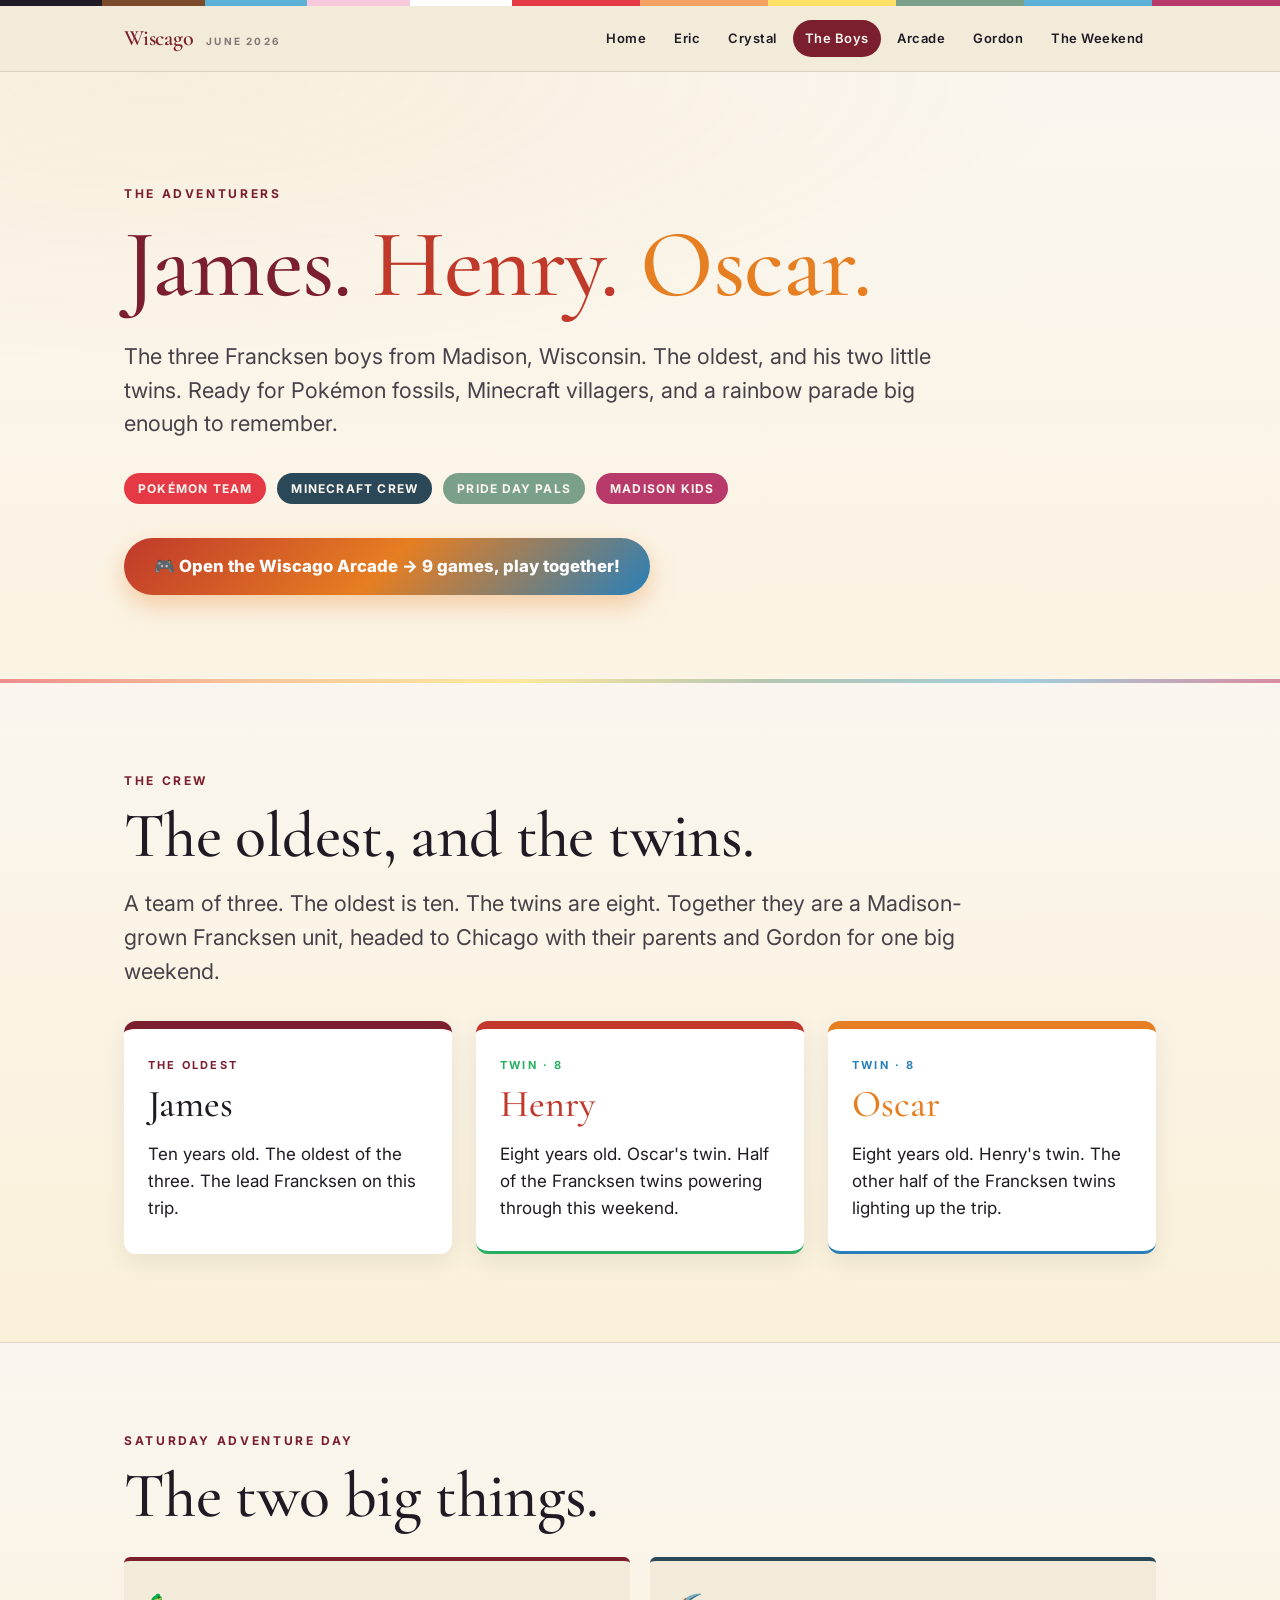
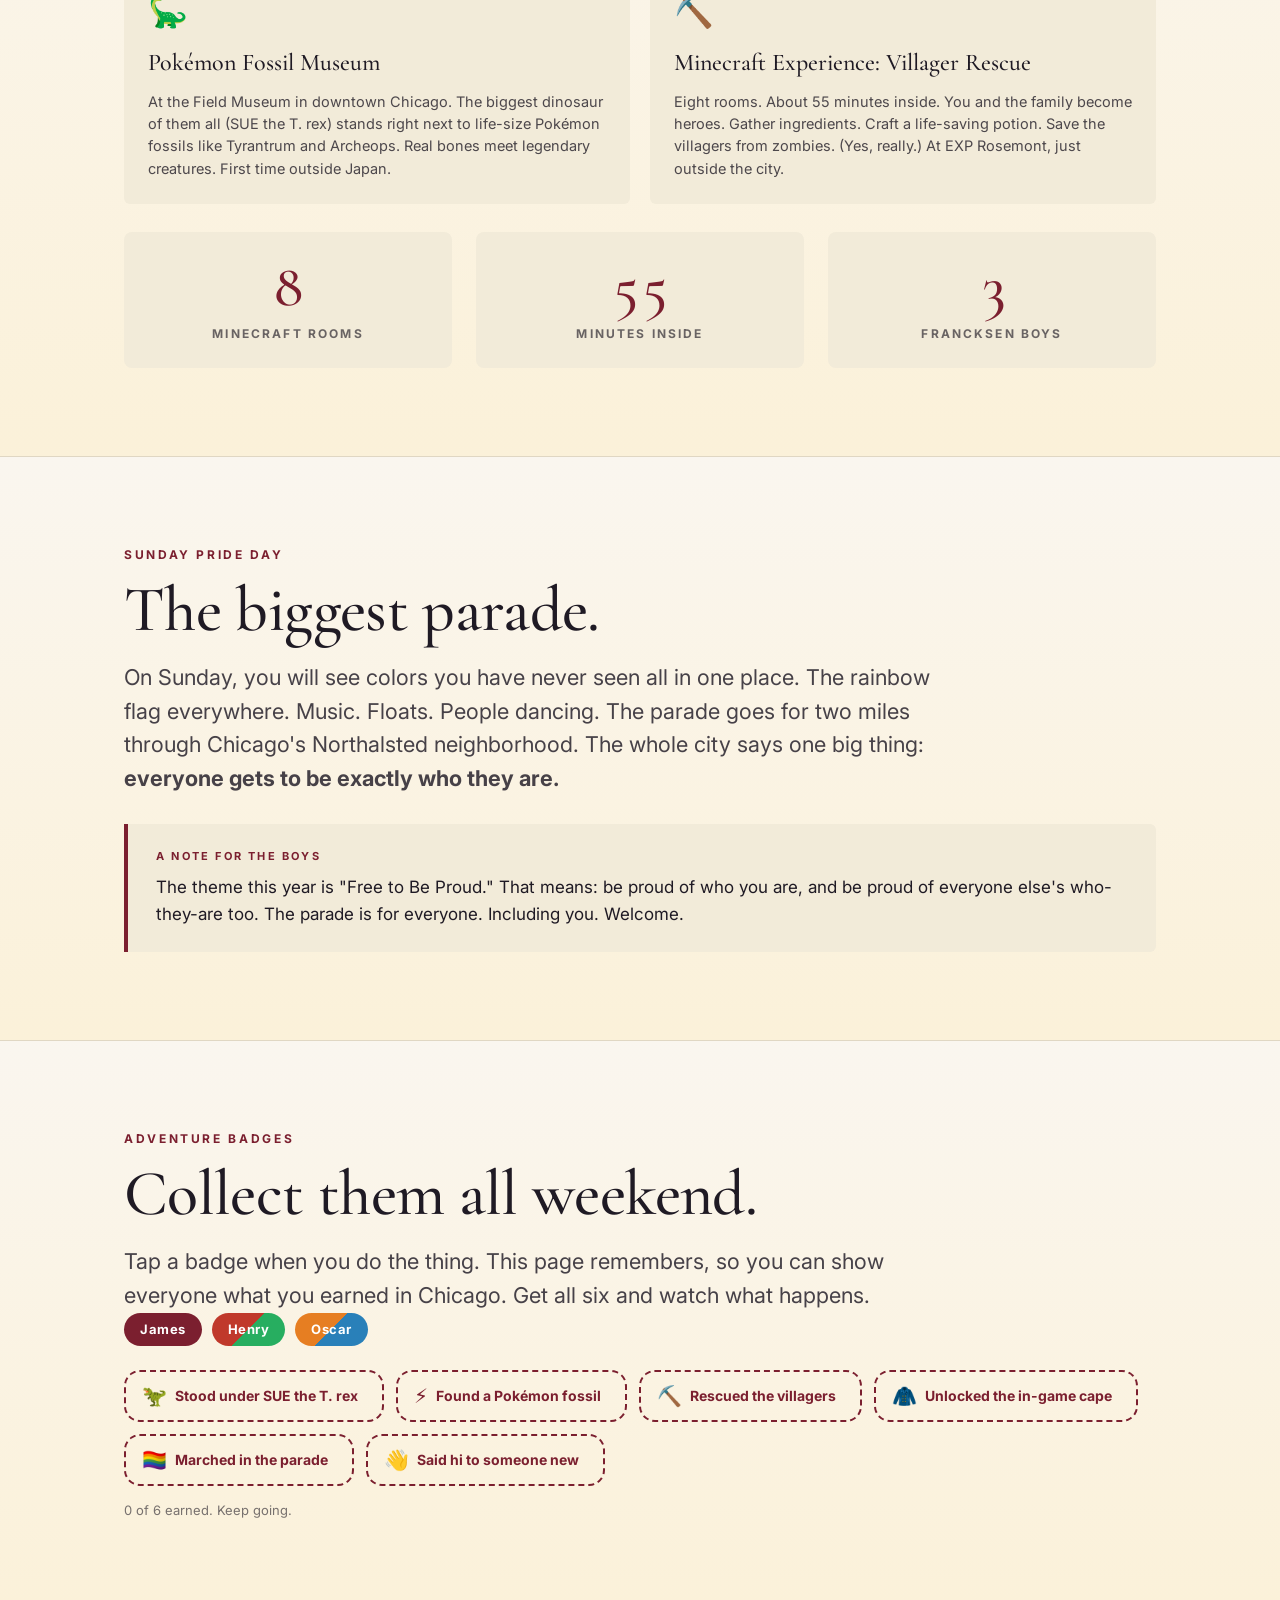
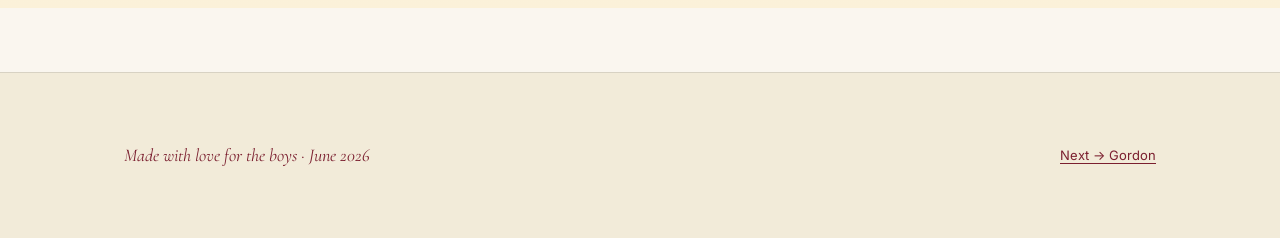
==== commit 6e083151: "Wire Arcade into nav across all pages + bright CTA on the boys page Co-Authored-By: Claude Sonnet 4." ====
--- a/boys.html
+++ b/boys.html
@@ -18,6 +18,7 @@
       <a href="eric.html">Eric</a>
       <a href="crystal.html">Crystal</a>
       <a href="boys.html" class="current">The Boys</a>
+      <a href="games.html">Arcade</a>
       <a href="gordon.html">Gordon</a>
       <a href="weekend.html">The Weekend</a>
     </nav>
@@ -35,6 +36,7 @@
       <span class="fun-badge sage">Pride day pals</span>
       <span class="fun-badge berry">Madison kids</span>
     </div>
+    <a href="games.html" style="display:inline-block;margin-top:28px;background:linear-gradient(135deg,var(--henry-red),var(--oscar-orange),var(--oscar-blue));color:#fff;font-weight:800;text-decoration:none;padding:15px 30px;border-radius:999px;font-size:1.05rem;box-shadow:0 10px 26px rgba(230,126,34,.35);border:none;">🎮 Open the Wiscago Arcade → 9 games, play together!</a>
   </div>
 </section>
 
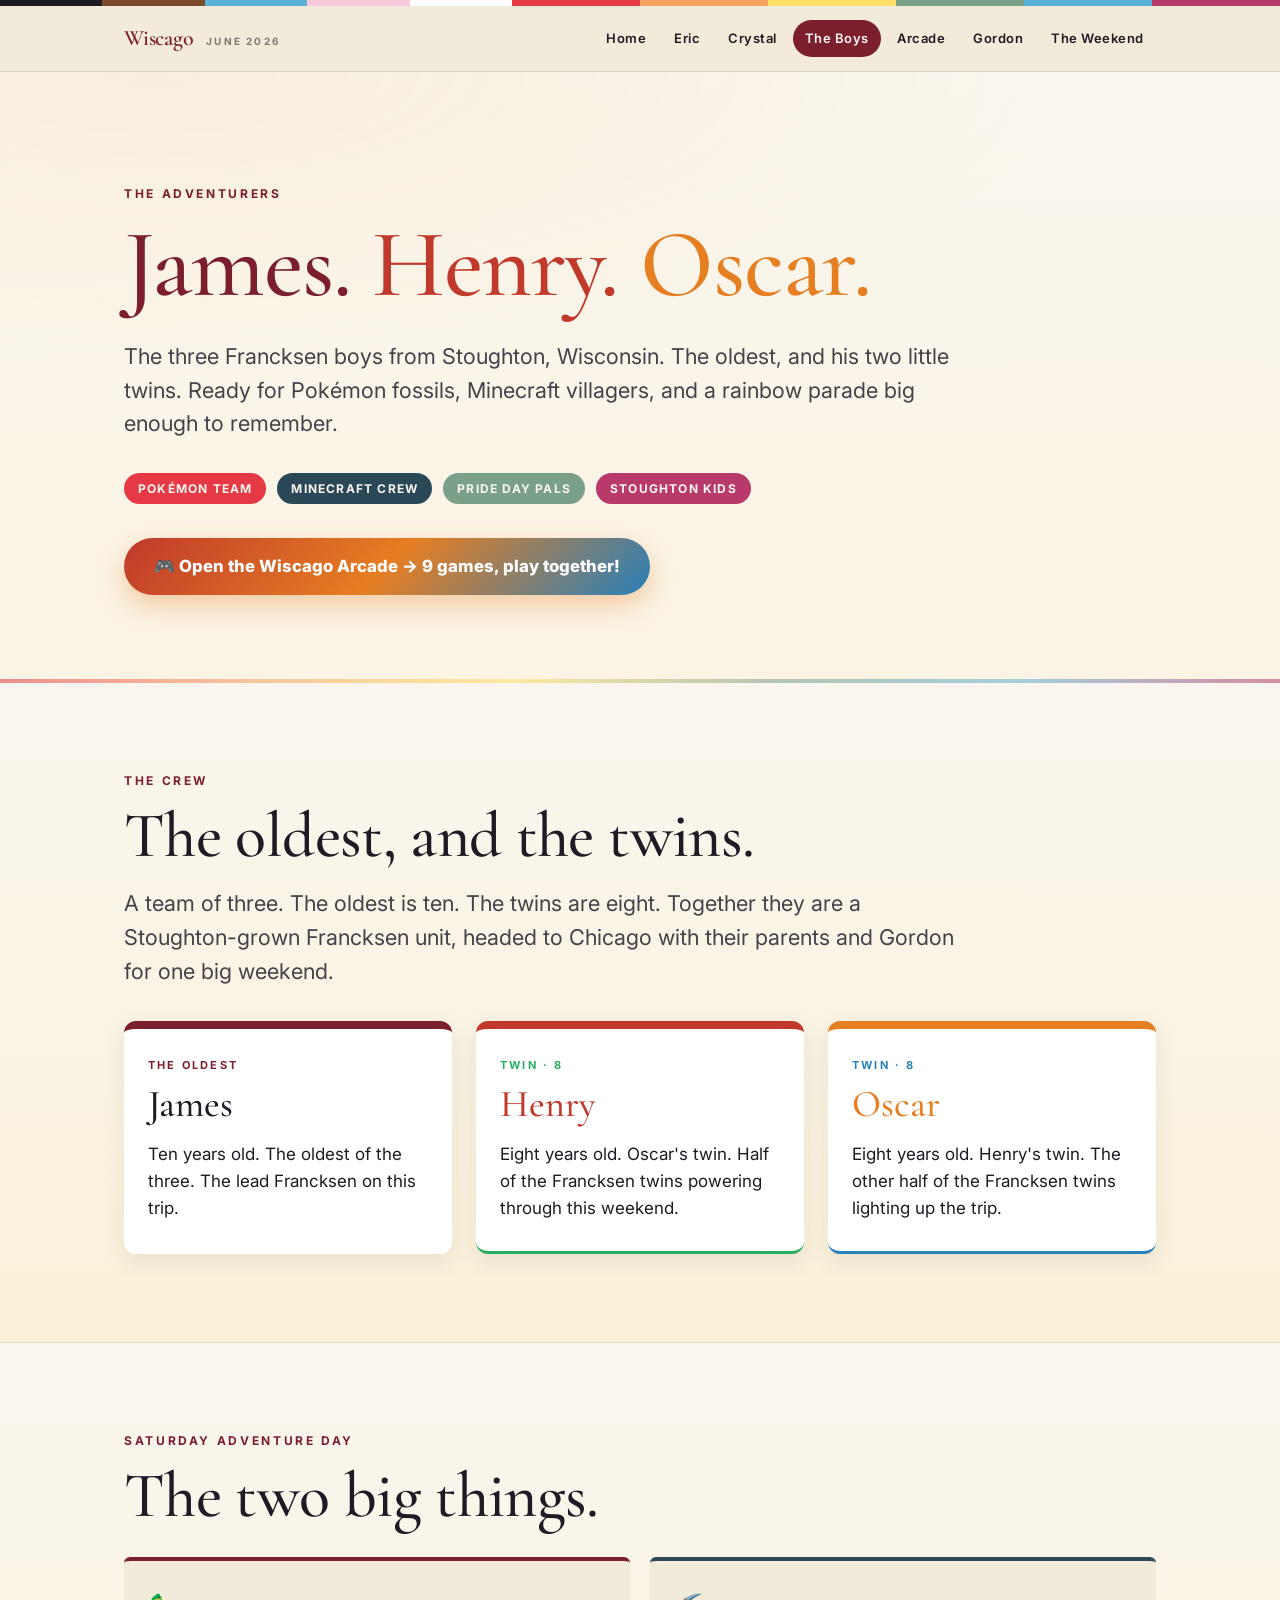
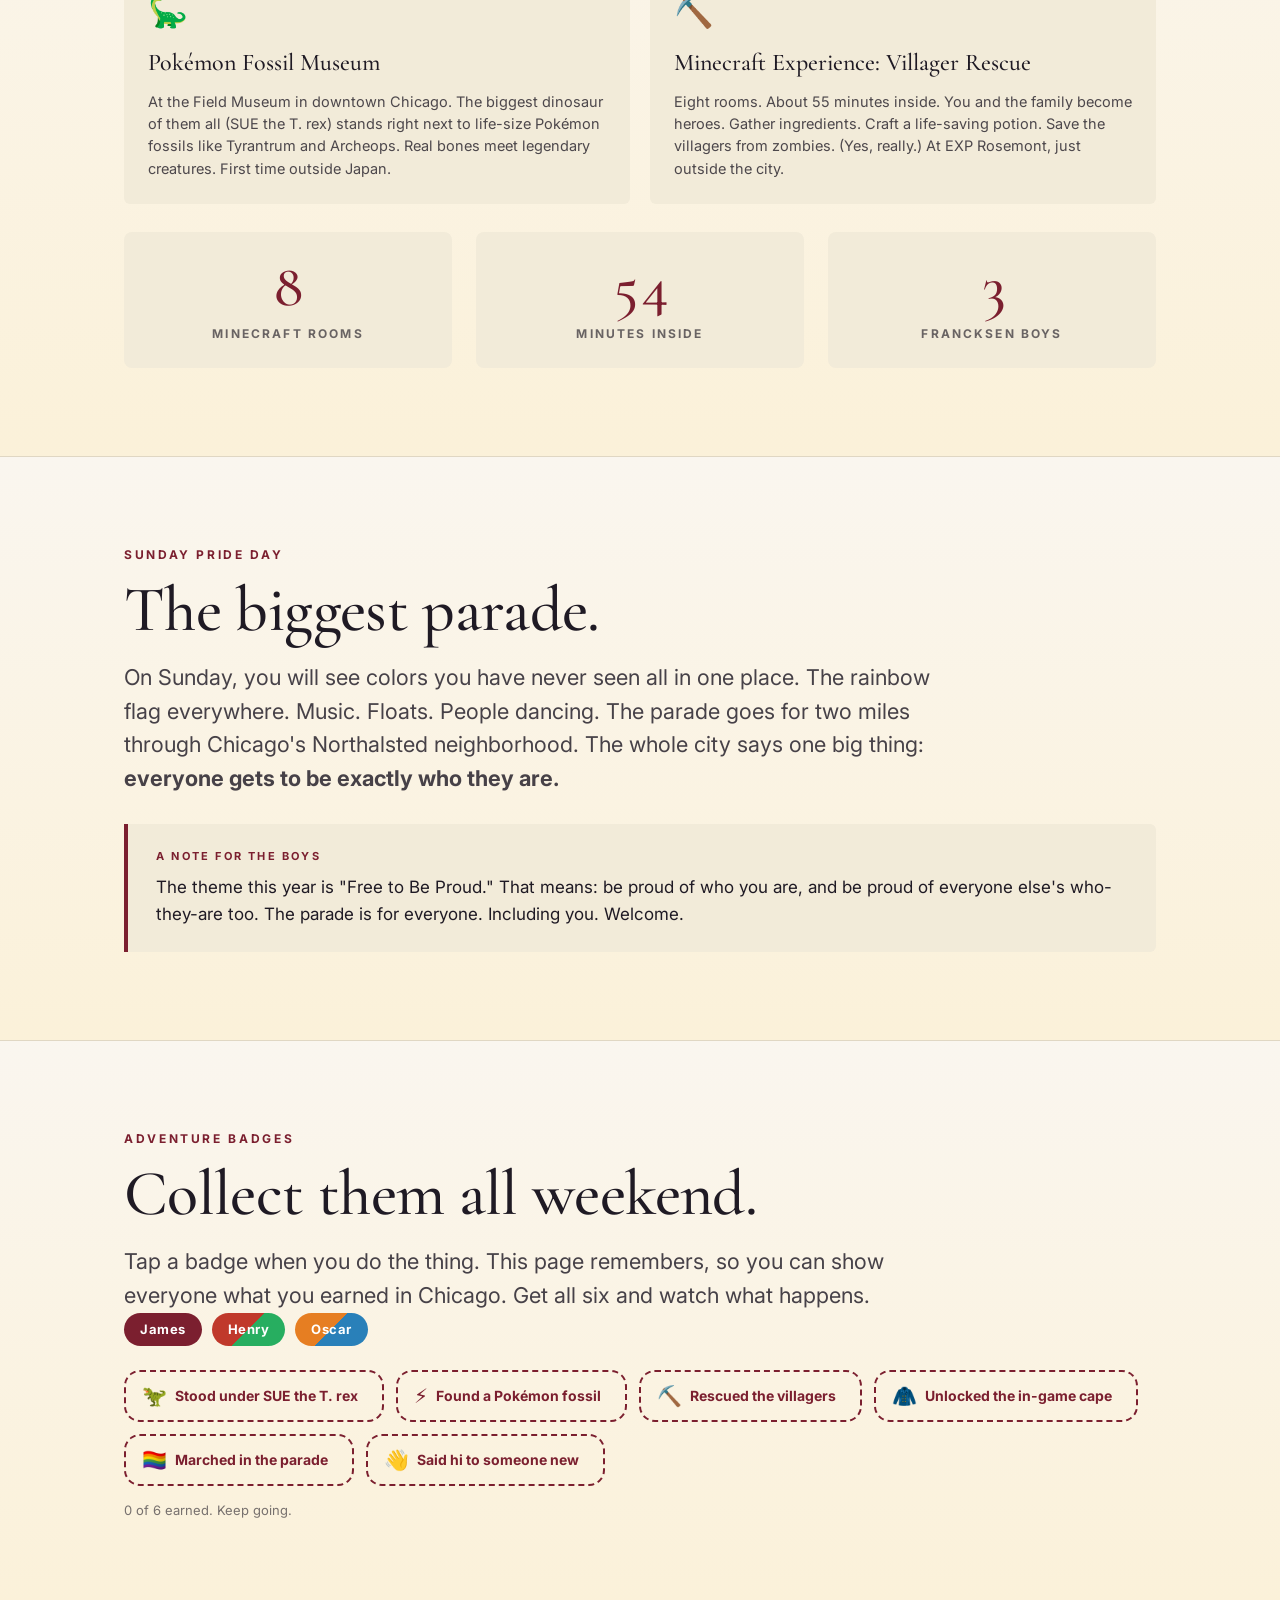
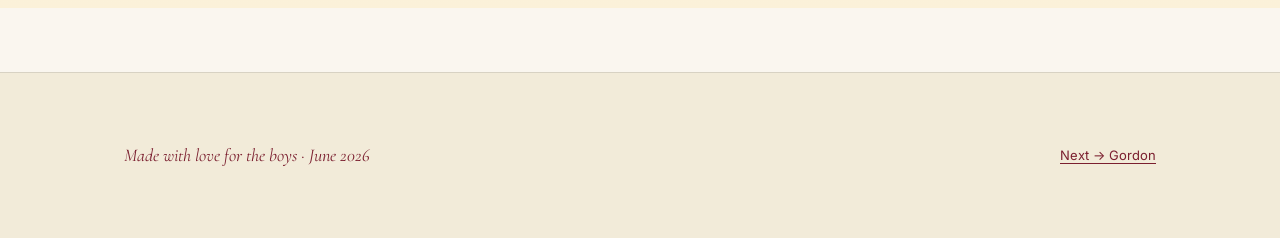
==== commit 10e6df06: "Correct home town: the Francksens + Dragon House are in Stoughton, not Madison Kept Madison only whe" ====
--- a/boys.html
+++ b/boys.html
@@ -29,12 +29,12 @@
   <div class="wrap">
     <div class="eyebrow">The Adventurers</div>
     <h1 class="display"><span class="accent">James.</span> <span style="color: var(--henry-red);">Henry.</span> <span style="color: var(--oscar-orange);">Oscar.</span></h1>
-    <p class="lede" style="margin-top: 24px;">The three Francksen boys from Madison, Wisconsin. The oldest, and his two little twins. Ready for Pokémon fossils, Minecraft villagers, and a rainbow parade big enough to remember.</p>
+    <p class="lede" style="margin-top: 24px;">The three Francksen boys from Stoughton, Wisconsin. The oldest, and his two little twins. Ready for Pokémon fossils, Minecraft villagers, and a rainbow parade big enough to remember.</p>
     <div style="margin-top: 32px;">
       <span class="fun-badge alt">Pokémon team</span>
       <span class="fun-badge teal">Minecraft crew</span>
       <span class="fun-badge sage">Pride day pals</span>
-      <span class="fun-badge berry">Madison kids</span>
+      <span class="fun-badge berry">Stoughton kids</span>
     </div>
     <a href="games.html" style="display:inline-block;margin-top:28px;background:linear-gradient(135deg,var(--henry-red),var(--oscar-orange),var(--oscar-blue));color:#fff;font-weight:800;text-decoration:none;padding:15px 30px;border-radius:999px;font-size:1.05rem;box-shadow:0 10px 26px rgba(230,126,34,.35);border:none;">🎮 Open the Wiscago Arcade → 9 games, play together!</a>
   </div>
@@ -44,7 +44,7 @@
   <div class="wrap">
     <div class="eyebrow">The Crew</div>
     <h2 class="display">The oldest, and the twins.</h2>
-    <p class="lede" style="margin-top: 18px;">A team of three. The oldest is ten. The twins are eight. Together they are a Madison-grown Francksen unit, headed to Chicago with their parents and Gordon for one big weekend.</p>
+    <p class="lede" style="margin-top: 18px;">A team of three. The oldest is ten. The twins are eight. Together they are a Stoughton-grown Francksen unit, headed to Chicago with their parents and Gordon for one big weekend.</p>
     <div class="boys-grid">
       <div class="boy-card james">
         <div class="label">The oldest</div>
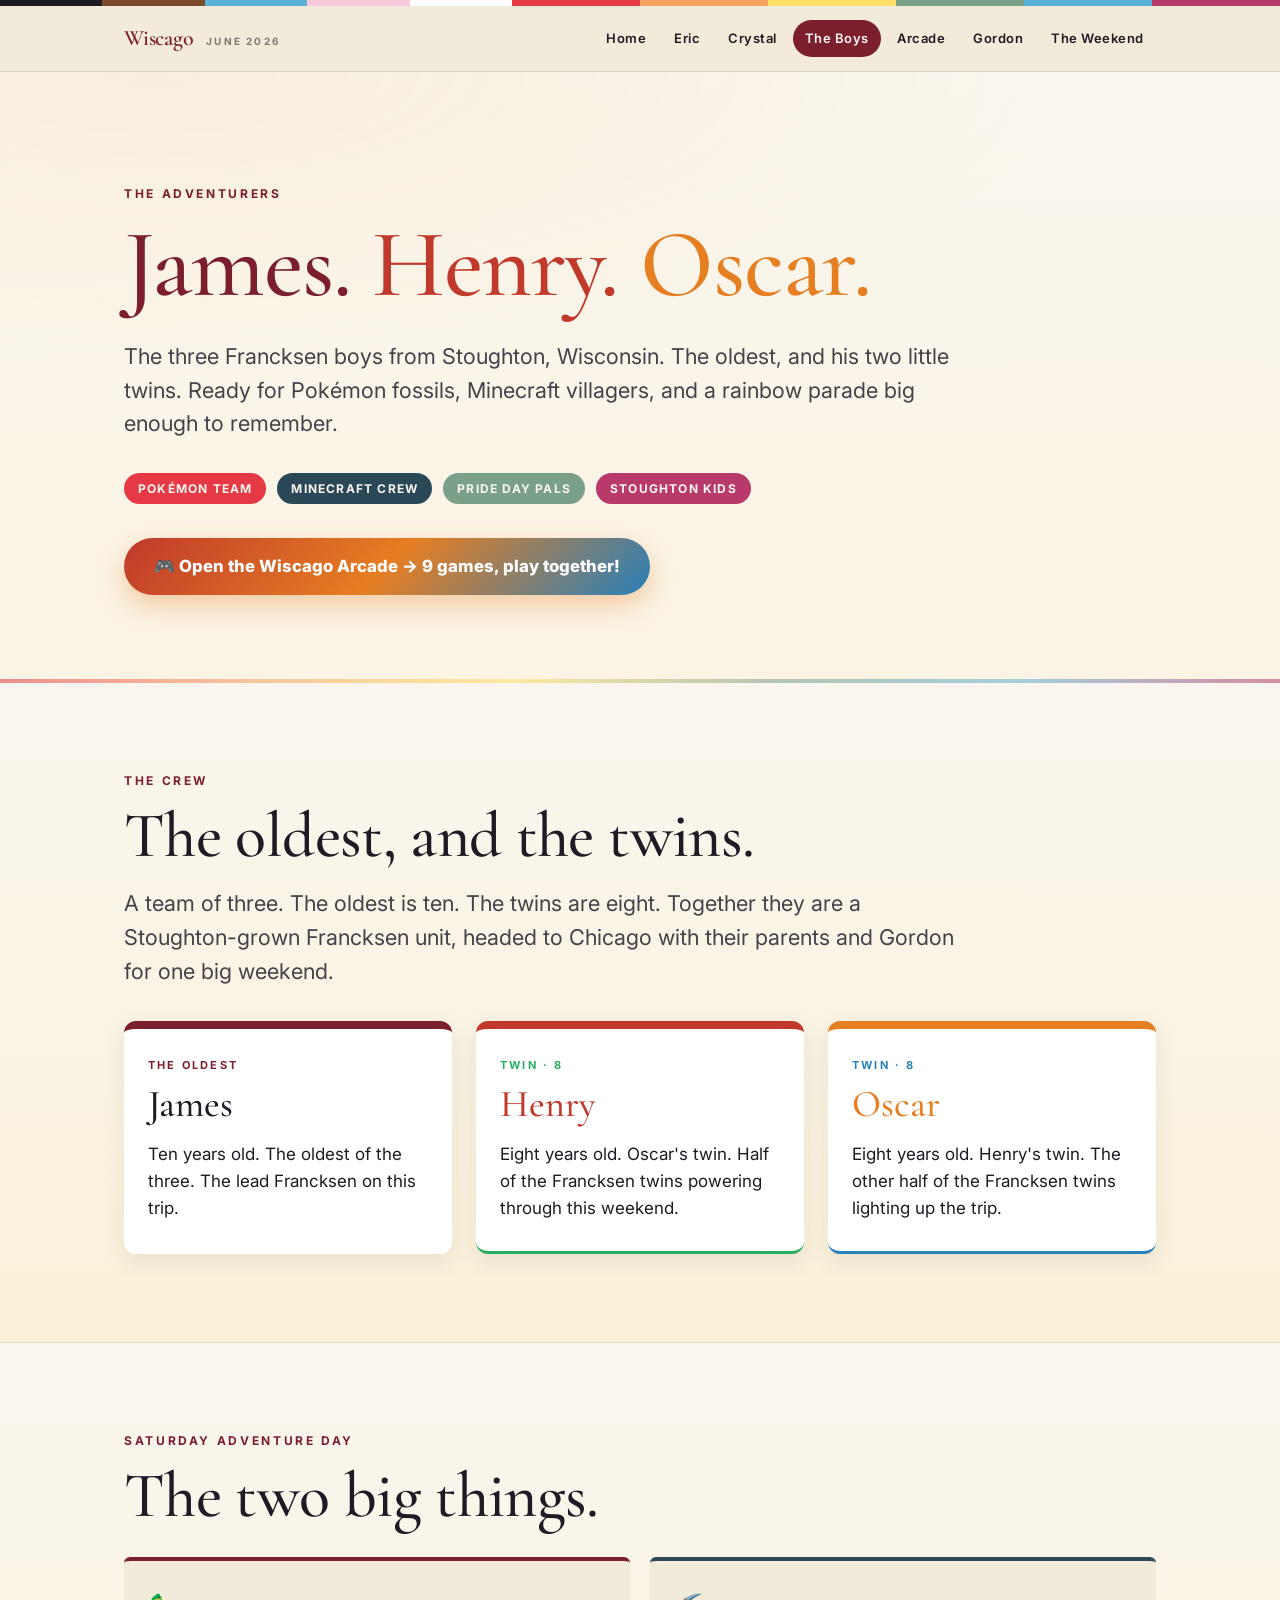
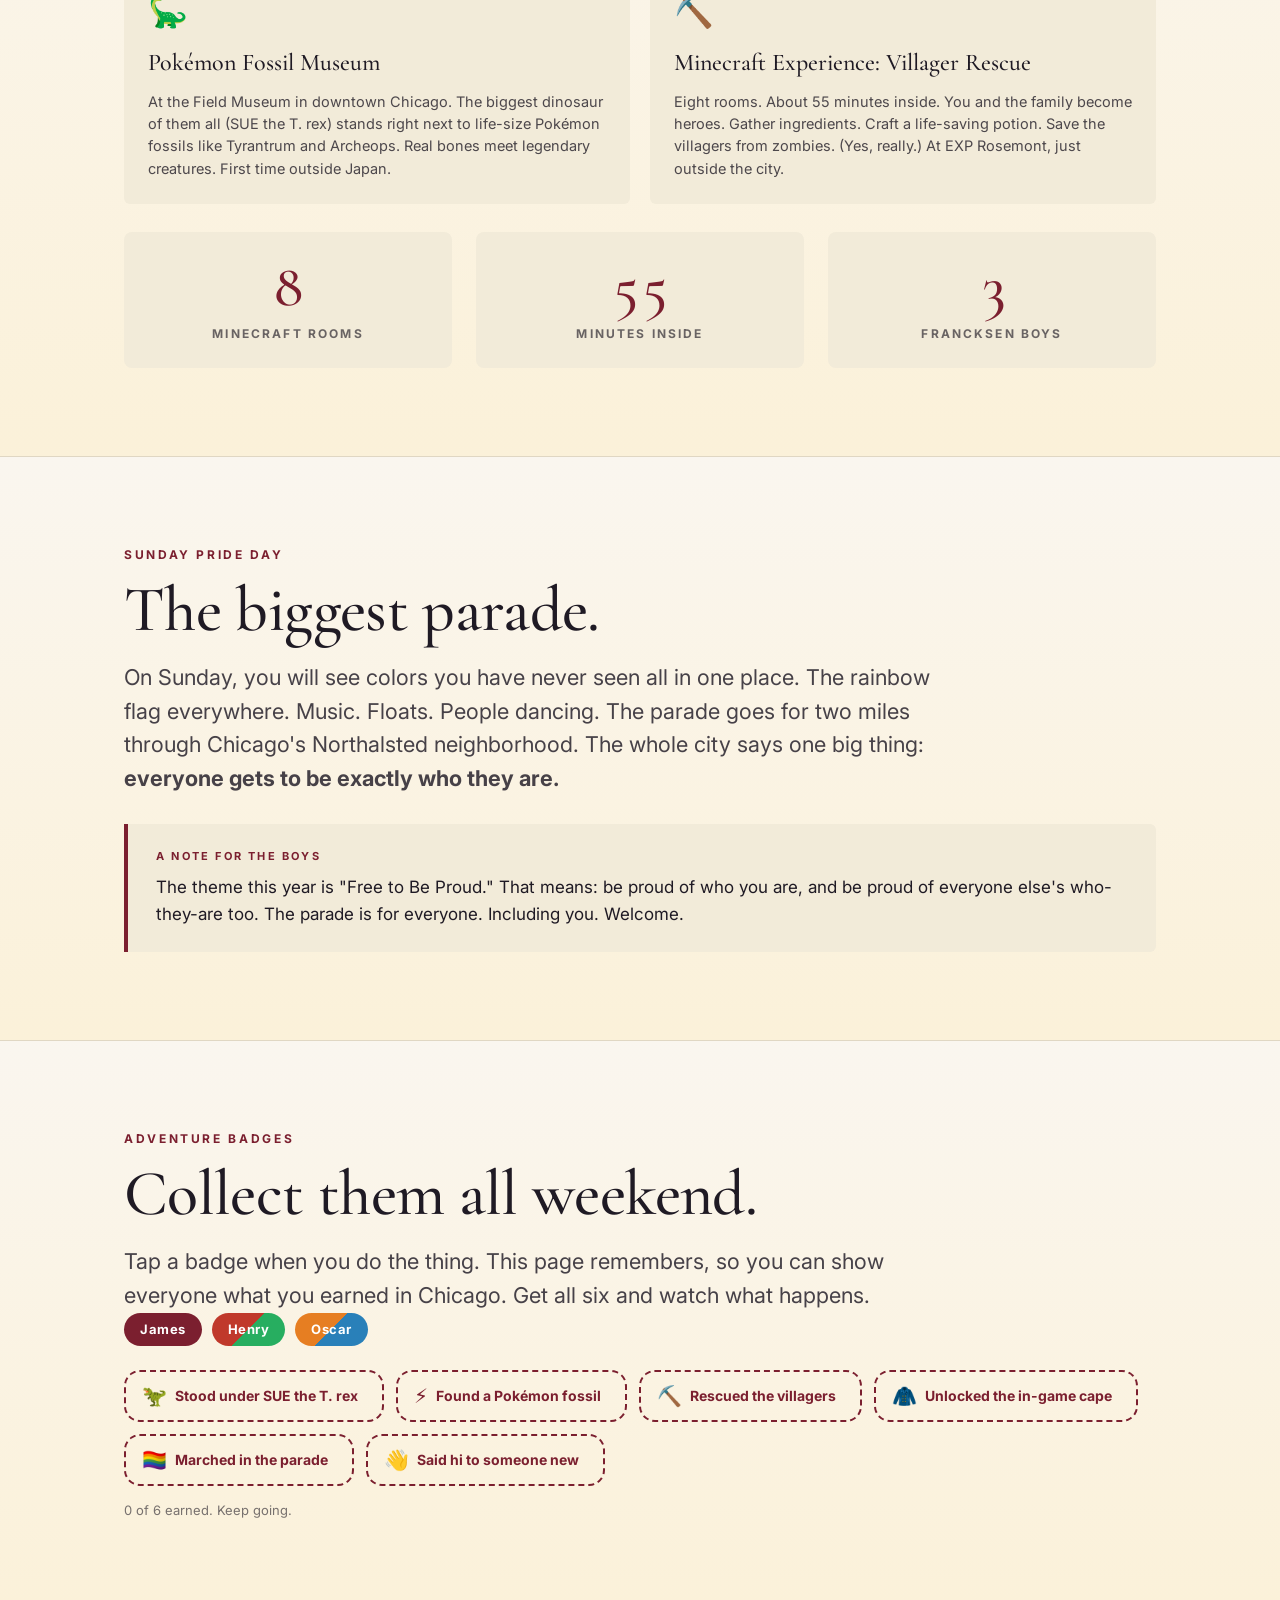
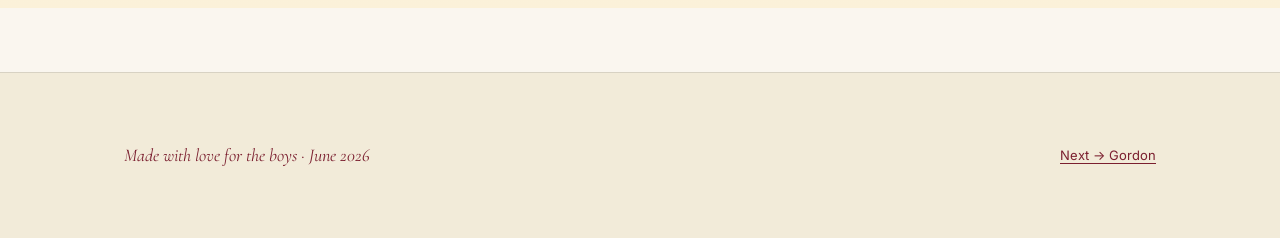
==== commit c11bea24: "Share-ready: Open Graph + Twitter cards + theme-color on every page Gordon shares these links by tex" ====
--- a/boys.html
+++ b/boys.html
@@ -4,6 +4,20 @@
 <meta charset="utf-8">
 <meta name="viewport" content="width=device-width, initial-scale=1">
 <title>James, Henry &amp; Oscar · The Francksen Boys · Wiscago</title>
+<meta property="og:type" content="website">
+<meta property="og:site_name" content="Wiscago">
+<meta property="og:title" content="James, Henry &amp; Oscar · The Francksen Boys · Wiscago">
+<meta property="og:description" content="Wiscago: a family Pride weekend in Chicago, June 26 to 28, 2026. Eric and Crystal Francksen, their three boys, and Gordon Bellamy. Eric's first Pride parade.">
+<meta property="og:url" content="https://gordonusc.github.io/wiscago/boys.html">
+<meta property="og:image" content="https://gordonusc.github.io/wiscago/og.png">
+<meta property="og:image:width" content="1200">
+<meta property="og:image:height" content="630">
+<meta name="twitter:card" content="summary_large_image">
+<meta name="twitter:title" content="James, Henry &amp; Oscar · The Francksen Boys · Wiscago">
+<meta name="twitter:description" content="Wiscago: a family Pride weekend in Chicago, June 26 to 28, 2026. Eric and Crystal Francksen, their three boys, and Gordon Bellamy. Eric's first Pride parade.">
+<meta name="twitter:image" content="https://gordonusc.github.io/wiscago/og.png">
+<meta name="theme-color" content="#7B1F2F">
+
 <link rel="stylesheet" href="styles.css">
 </head>
 <body>
--- a/styles.css
+++ b/styles.css
@@ -537,7 +537,7 @@
   margin: 8px 0 4px;
 }
 
-/* Values band — Crystal's words: Love, Thoughtfulness, Adventure */
+/* Values band — the spirit of Wiscago: Love, Thoughtfulness, Adventure */
 .values {
   display: grid;
   grid-template-columns: repeat(3, 1fr);
